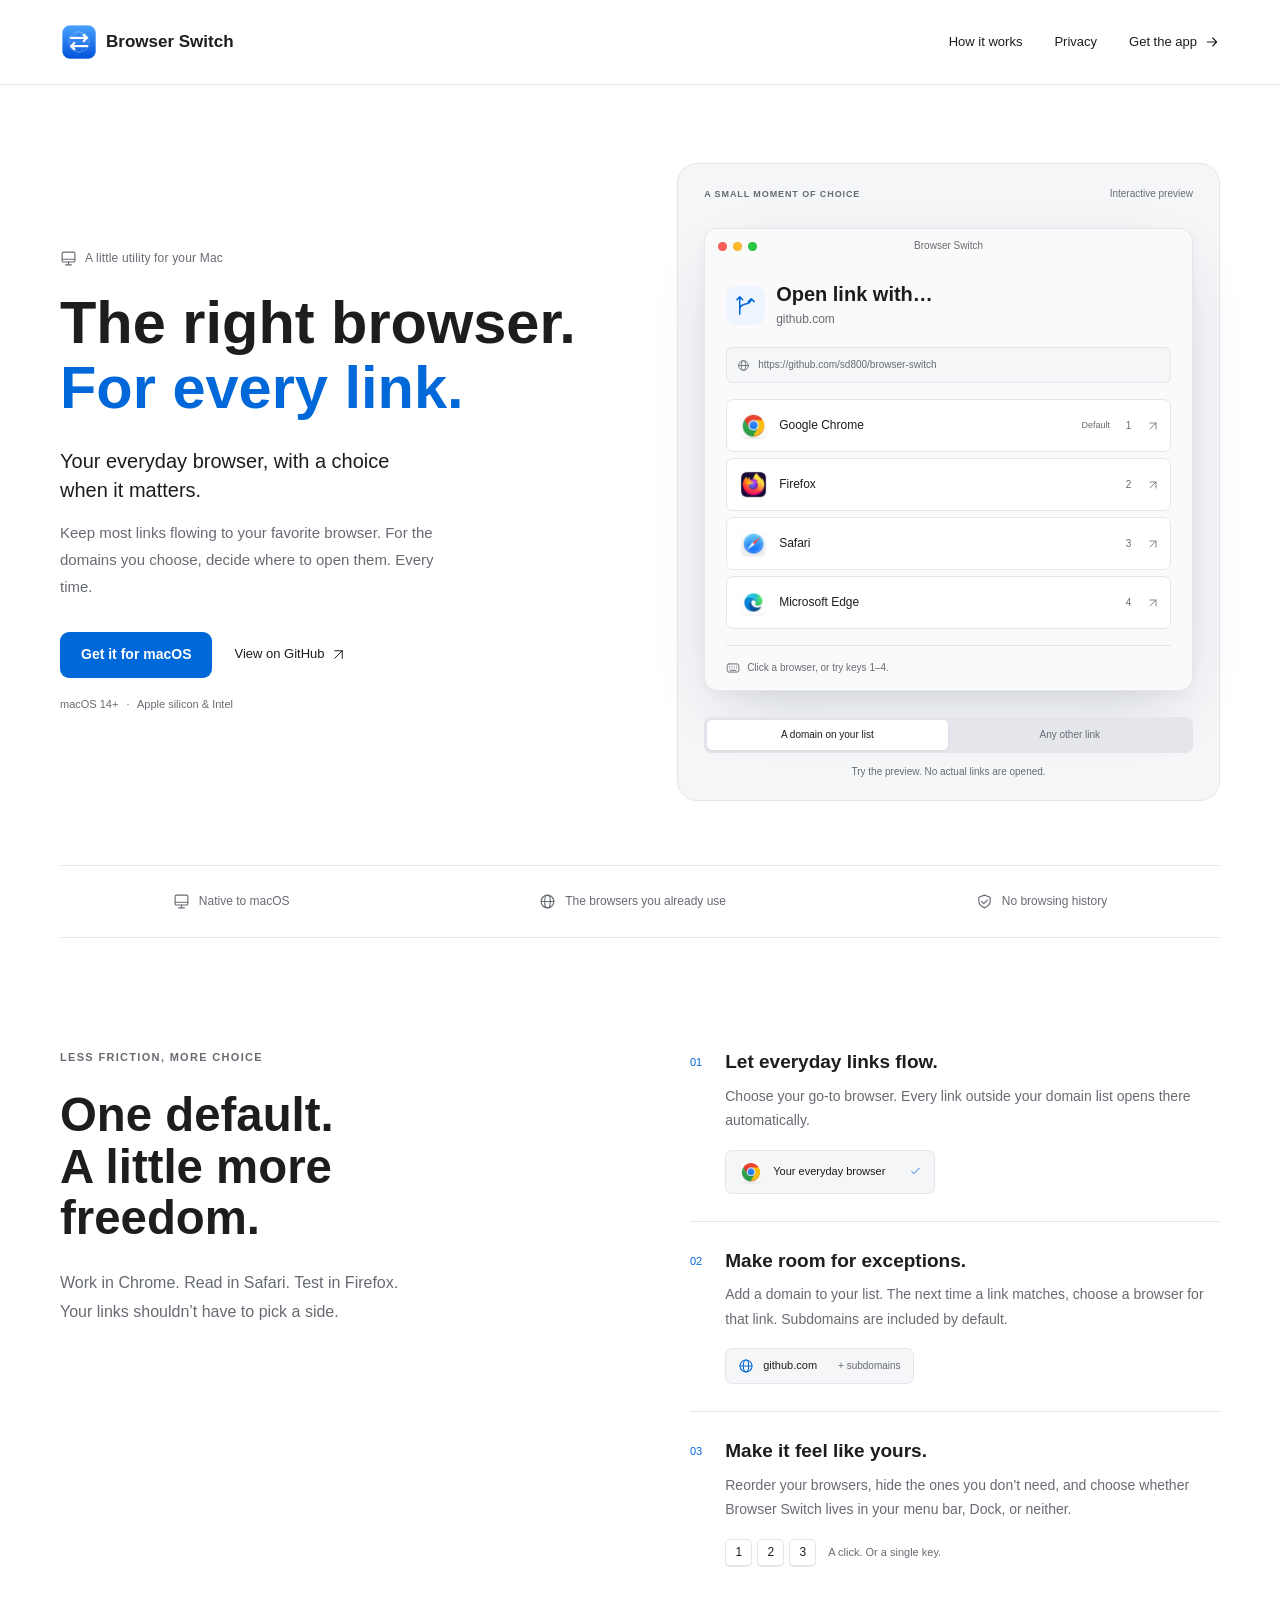
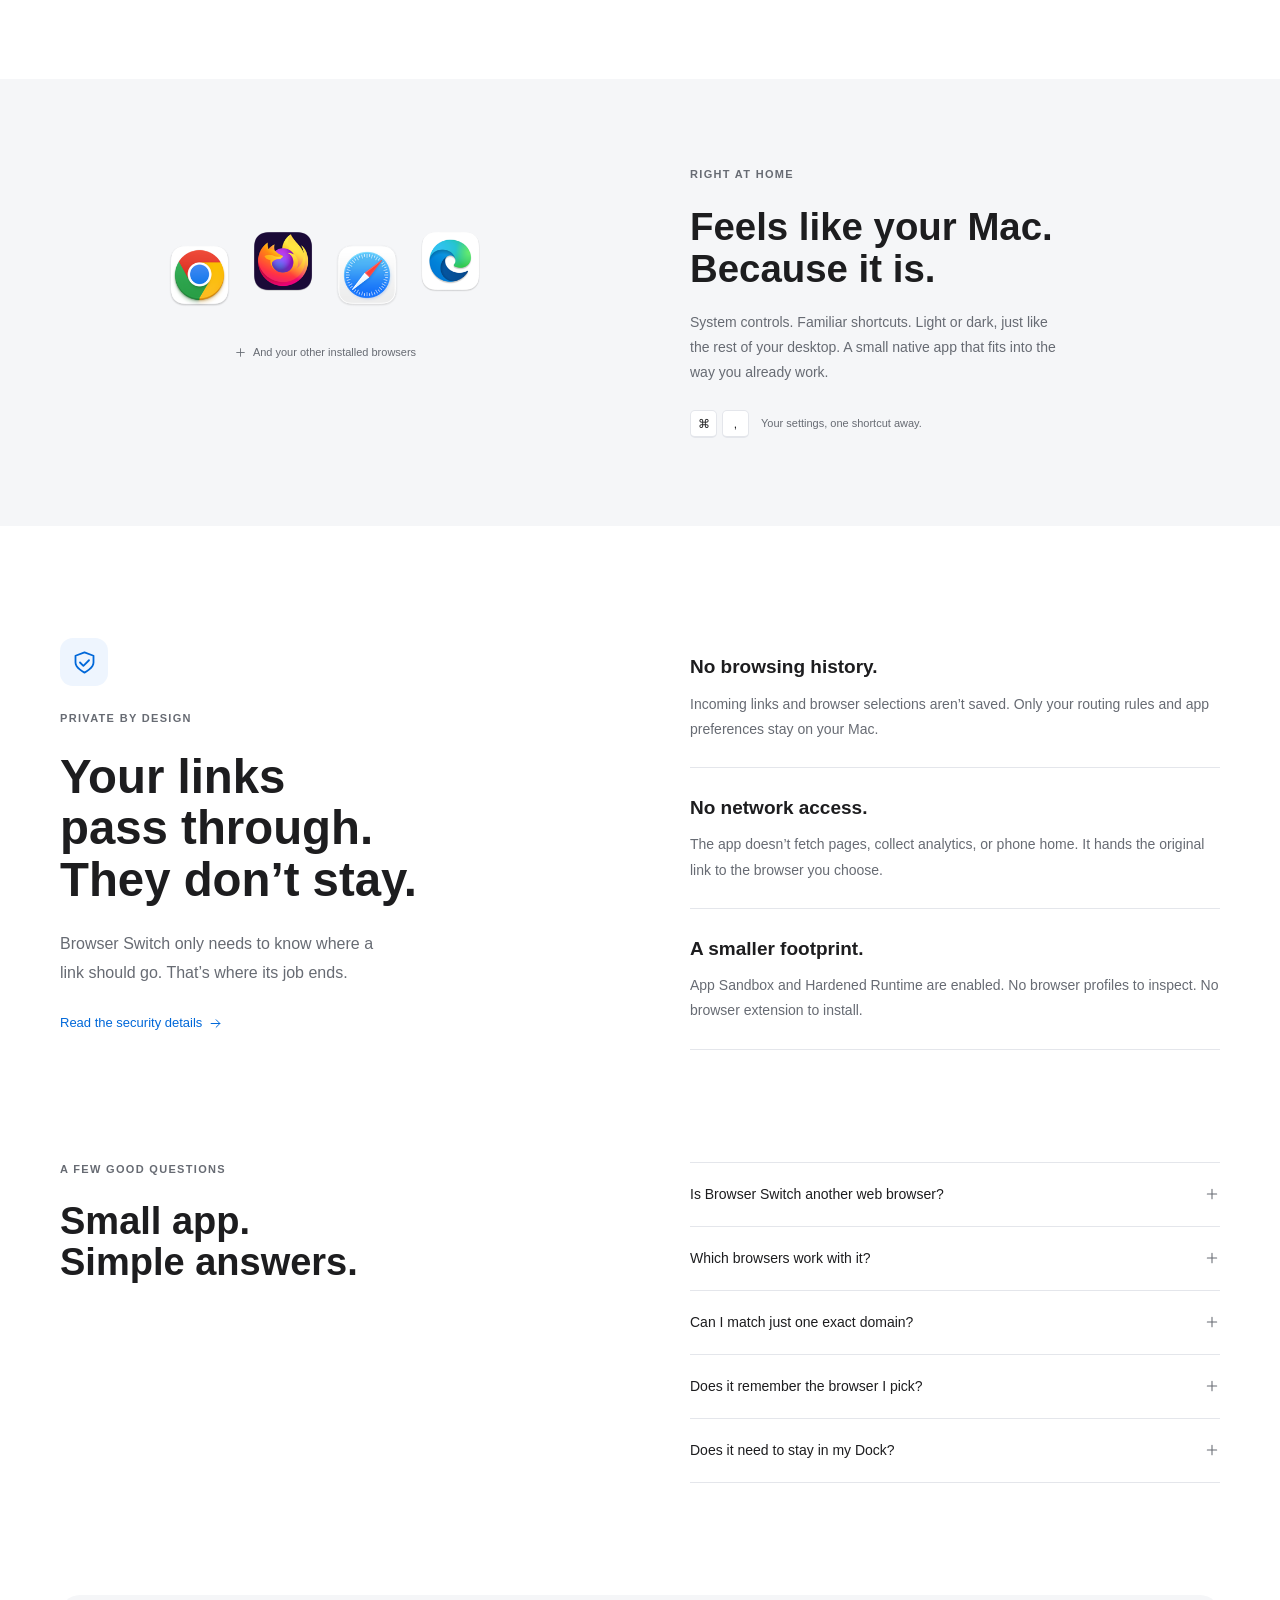
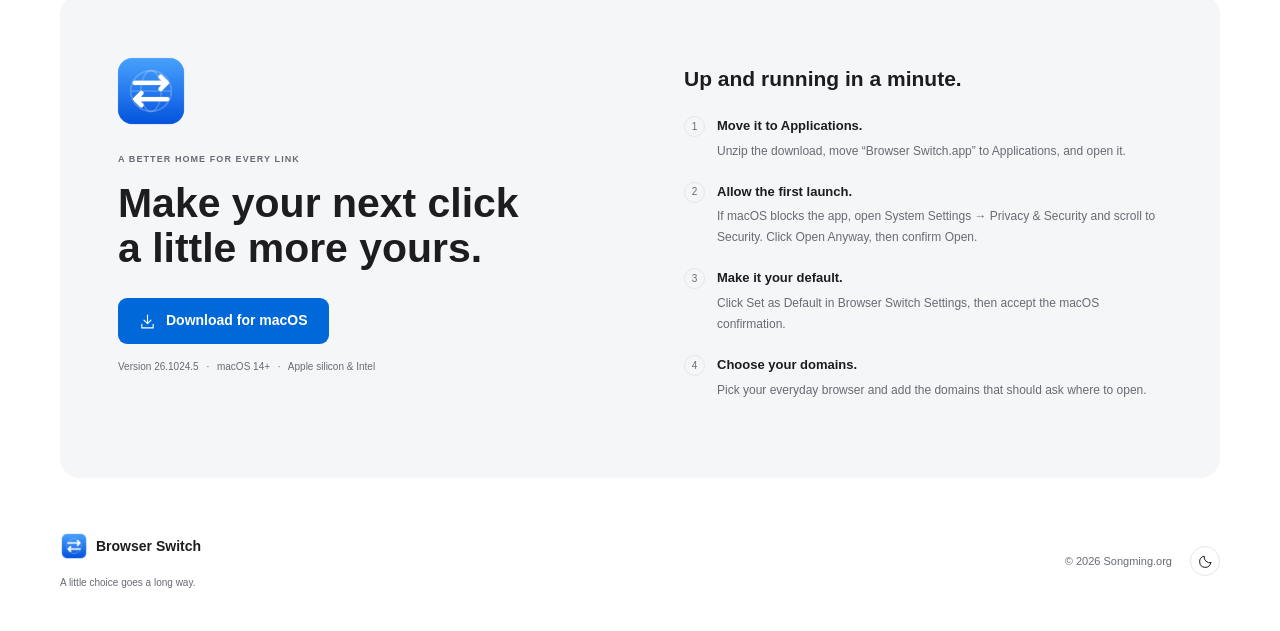
==== web/index.html @ ac521c36 "Release 26.1024.5" ====
<!doctype html>
<html lang="en-US">
<head>
  <meta charset="utf-8">
  <meta name="viewport" content="width=device-width, initial-scale=1">
  <meta name="color-scheme" content="light dark">
  <meta name="description" content="Your everyday browser, with a choice when it matters. Browser Switch is a private, native macOS app that sends each link to the browser you want.">
  <meta http-equiv="Content-Security-Policy" content="default-src 'self'; script-src 'self'; style-src 'self'; img-src 'self'; connect-src 'none'; object-src 'none'; base-uri 'none'; form-action 'none'">
  <meta name="referrer" content="no-referrer">
  <meta property="og:type" content="website">
  <meta property="og:title" content="Browser Switch — The right browser for every link.">
  <meta property="og:description" content="Your everyday browser, with a choice when it matters. A small, private app for your Mac.">
  <meta property="og:url" content="https://browser-switch.songming.org/">
  <meta property="og:image" content="https://browser-switch.songming.org/assets/browser-switch.png">
  <meta name="twitter:card" content="summary">
  <link rel="canonical" href="https://browser-switch.songming.org/">
  <link rel="icon" type="image/png" href="./assets/browser-switch.png">
  <link rel="apple-touch-icon" href="./assets/browser-switch.png">
  <link rel="stylesheet" href="./style.css">
  <script src="./site.js" defer></script>
  <title>Browser Switch — The right browser for every link.</title>
</head>
<body>
  <svg class="icon-definitions" xmlns="http://www.w3.org/2000/svg" aria-hidden="true">
    <symbol id="arrow" viewBox="0 0 24 24"><path d="M5 12h14m-6-6 6 6-6 6"/></symbol>
    <symbol id="external" viewBox="0 0 24 24"><path d="M6 18 18 6M6 6h12v12"/></symbol>
    <symbol id="download" viewBox="0 0 24 24"><path d="M12 3v12m-5-5 5 5 5-5M4 16v5h16v-5"/></symbol>
    <symbol id="branch" viewBox="0 0 24 24"><path d="M6 21V3m0 13c0-8 12-3 12-11m-3 3 3-3 3 3M3 6l3-3 3 3"/></symbol>
    <symbol id="check" viewBox="0 0 24 24"><path d="m5 12 4 4L19 6"/></symbol>
    <symbol id="shield" viewBox="0 0 24 24"><path d="m12 3 8 3v6c0 5-8 9-8 9s-8-4-8-9V6l8-3Z"/><path d="m8 12 3 3 5-5"/></symbol>
    <symbol id="mac" viewBox="0 0 24 24"><rect x="3" y="3" width="18" height="14" rx="2"/><path d="M8 21h8m-4-4v4M3 13h18"/></symbol>
    <symbol id="globe" viewBox="0 0 24 24"><circle cx="12" cy="12" r="9"/><ellipse cx="12" cy="12" rx="4" ry="9"/><path d="M3 12h18"/></symbol>
    <symbol id="keyboard" viewBox="0 0 24 24"><rect x="2" y="5" width="20" height="14" rx="3"/><path d="M6 9h.01M10 9h.01M14 9h.01M18 9h.01M6 12h.01M10 12h.01M14 12h.01M18 12h.01M7 16h10"/></symbol>
    <symbol id="sun" viewBox="0 0 24 24"><circle cx="12" cy="12" r="4"/><path d="M12 2v2m0 16v2M2 12h2m16 0h2M5 5l1.5 1.5m11 11L19 19M5 19l1.5-1.5m11-11L19 5"/></symbol>
    <symbol id="moon" viewBox="0 0 24 24"><path d="M20.5 14A9 9 0 0 1 10 3.5 9 9 0 1 0 20.5 14Z"/></symbol>
    <symbol id="plus" viewBox="0 0 24 24"><path d="M12 5v14M5 12h14"/></symbol>
  </svg>

  <a class="skip-link" href="#main">Skip to content</a>
  <header class="site-header">
    <nav class="navigation wrap" aria-label="Main navigation">
      <a class="wordmark" href="./index.html" aria-label="Browser Switch home">
        <img src="./assets/browser-switch.png" width="38" height="38" alt="">
        <span>Browser Switch</span>
      </a>
      <div class="nav-links">
        <a class="nav-detail" href="#how-it-works">How it works</a>
        <a class="nav-detail" href="#privacy">Privacy</a>
        <a class="nav-download" href="#get-started">Get the app <svg class="icon"><use href="#arrow"/></svg></a>
      </div>
    </nav>
  </header>

  <main id="main">
    <section class="hero wrap" aria-labelledby="hero-title">
      <div class="hero-copy">
        <p class="eyebrow"><svg class="icon"><use href="#mac"/></svg> A little utility for your Mac</p>
        <h1 id="hero-title">The right browser.<br><span>For every link.</span></h1>
        <p class="hero-description">Your everyday browser, with a choice when it matters.</p>
        <p class="hero-detail">Keep most links flowing to your favorite browser. For the domains you choose, decide where to open them. Every time.</p>
        <div class="hero-actions">
          <a class="button button-primary" href="#get-started">Get it for macOS</a>
          <a class="text-link" href="https://github.com/sd800/browser-switch">View on GitHub <svg class="icon"><use href="#external"/></svg></a>
        </div>
        <p class="compatibility">macOS 14+ <span>·</span> Apple silicon &amp; Intel</p>
      </div>

      <div class="demo" id="demo" aria-label="Interactive link routing preview">
        <div class="demo-topline"><span class="small-label">A SMALL MOMENT OF CHOICE</span><span class="preview-label">Interactive preview</span></div>
        <div class="demo-stage">
          <div class="picker-window" id="preview-panel" role="tabpanel" aria-labelledby="ask-tab" tabindex="0">
            <div class="window-toolbar" aria-hidden="true"><i></i><i></i><i></i><span>Browser Switch</span></div>
            <div class="picker-content">
              <div class="picker-heading"><span class="branch-icon"><svg class="icon"><use href="#branch"/></svg></span><div><h2 id="picker-title">Open link with…</h2><p id="picker-domain">github.com</p></div></div>
              <div class="url-preview"><svg class="icon"><use href="#globe"/></svg><span id="preview-url">https://github.com/sd800/browser-switch</span></div>
              <div id="browser-choices" class="browser-choices">
                <button class="browser-row" type="button" data-browser="Google Chrome" aria-label="Preview opening in Google Chrome, shortcut 1"><img src="./assets/chrome.png" alt="" width="36" height="36"><span>Google Chrome</span><span class="default-label">Default</span><kbd>1</kbd><svg class="icon"><use href="#external"/></svg></button>
                <button class="browser-row" type="button" data-browser="Firefox" aria-label="Preview opening in Firefox, shortcut 2"><img src="./assets/firefox.png" alt="" width="36" height="36"><span>Firefox</span><kbd>2</kbd><svg class="icon"><use href="#external"/></svg></button>
                <button class="browser-row" type="button" data-browser="Safari" aria-label="Preview opening in Safari, shortcut 3"><img src="./assets/safari.png" alt="" width="36" height="36"><span>Safari</span><kbd>3</kbd><svg class="icon"><use href="#external"/></svg></button>
                <button class="browser-row" type="button" data-browser="Microsoft Edge" aria-label="Preview opening in Microsoft Edge, shortcut 4"><img src="./assets/edge.png" alt="" width="36" height="36"><span>Microsoft Edge</span><kbd>4</kbd><svg class="icon"><use href="#external"/></svg></button>
              </div>
              <div class="automatic-route" id="automatic-route" hidden>
                <div class="route-illustration" aria-hidden="true"><img src="./assets/browser-switch.png" width="60" height="60" alt=""><svg class="icon"><use href="#arrow"/></svg><img src="./assets/chrome.png" width="60" height="60" alt=""></div>
                <h3>Straight to your default.</h3><p>This domain isn’t on your list, so the link opens in Google Chrome.</p><span class="route-check"><svg class="icon"><use href="#check"/></svg> No extra click needed</span>
              </div>
              <div class="picker-footer"><svg class="icon"><use href="#keyboard"/></svg><span id="picker-hint">Click a browser, or try keys 1–4.</span></div>
            </div>
          </div>
        </div>
        <div class="demo-tabs" role="tablist" aria-label="Try a routing example">
          <button id="ask-tab" type="button" role="tab" aria-selected="true" aria-controls="preview-panel" data-route="ask">A domain on your list</button>
          <button id="default-tab" type="button" role="tab" aria-selected="false" aria-controls="preview-panel" tabindex="-1" data-route="default">Any other link</button>
        </div>
        <p class="demo-status" id="demo-status" role="status" aria-live="polite">Try the preview. No actual links are opened.</p>
        <noscript><p class="demo-status">Enable JavaScript to try the interactive preview.</p></noscript>
      </div>
    </section>

    <div class="reassurance wrap" aria-label="At a glance">
      <span><svg class="icon"><use href="#mac"/></svg> Native to macOS</span>
      <span><svg class="icon"><use href="#globe"/></svg> The browsers you already use</span>
      <span><svg class="icon"><use href="#shield"/></svg> No browsing history</span>
    </div>

    <section class="how-section wrap section" id="how-it-works" aria-labelledby="how-title">
      <div class="section-intro"><p class="eyebrow">LESS FRICTION, MORE CHOICE</p><h2 id="how-title">One default.<br>A little more freedom.</h2><p>Work in Chrome. Read in Safari. Test in Firefox. Your links shouldn’t have to pick a side.</p></div>
      <div class="flow-details">
        <article class="flow-item"><span class="step-number">01</span><div><h3>Let everyday links flow.</h3><p>Choose your go-to browser. Every link outside your domain list opens there automatically.</p><div class="inline-example"><img src="./assets/chrome.png" width="26" height="26" alt=""><span>Your everyday browser</span><svg class="icon"><use href="#check"/></svg></div></div></article>
        <article class="flow-item"><span class="step-number">02</span><div><h3>Make room for exceptions.</h3><p>Add a domain to your list. The next time a link matches, choose a browser for that link. Subdomains are included by default.</p><div class="domain-example"><svg class="icon"><use href="#globe"/></svg><span>github.com</span><span class="subdomain-label">+ subdomains</span></div></div></article>
        <article class="flow-item"><span class="step-number">03</span><div><h3>Make it feel like yours.</h3><p>Reorder your browsers, hide the ones you don’t need, and choose whether Browser Switch lives in your menu bar, Dock, or neither.</p><div class="keyboard-example"><kbd>1</kbd><kbd>2</kbd><kbd>3</kbd><span>A click. Or a single key.</span></div></div></article>
      </div>
    </section>

    <section class="native-section" aria-labelledby="native-title">
      <div class="native-inner wrap">
        <div class="native-art" aria-hidden="true"><div class="browser-family"><img src="./assets/chrome.png" width="76" height="76" alt=""><img src="./assets/firefox.png" width="76" height="76" alt=""><img src="./assets/safari.png" width="76" height="76" alt=""><img src="./assets/edge.png" width="76" height="76" alt=""></div><div class="native-caption"><svg class="icon"><use href="#plus"/></svg> And your other installed browsers</div></div>
        <div class="native-copy"><p class="eyebrow">RIGHT AT HOME</p><h2 id="native-title">Feels like your Mac.<br>Because it is.</h2><p>System controls. Familiar shortcuts. Light or dark, just like the rest of your desktop. A small native app that fits into the way you already work.</p><span class="native-shortcut"><kbd>⌘</kbd><kbd>,</kbd><span>Your settings, one shortcut away.</span></span></div>
      </div>
    </section>

    <section class="privacy-section wrap section" id="privacy" aria-labelledby="privacy-title">
      <div class="section-intro"><span class="privacy-symbol"><svg class="icon"><use href="#shield"/></svg></span><p class="eyebrow">PRIVATE BY DESIGN</p><h2 id="privacy-title">Your links pass through.<br>They don’t stay.</h2><p>Browser Switch only needs to know where a link should go. That’s where its job ends.</p><a class="text-link" href="https://github.com/sd800/browser-switch/blob/main/SECURITY.md">Read the security details <svg class="icon"><use href="#arrow"/></svg></a></div>
      <dl class="privacy-details"><div><dt>No browsing history.</dt><dd>Incoming links and browser selections aren’t saved. Only your routing rules and app preferences stay on your Mac.</dd></div><div><dt>No network access.</dt><dd>The app doesn’t fetch pages, collect analytics, or phone home. It hands the original link to the browser you choose.</dd></div><div><dt>A smaller footprint.</dt><dd>App Sandbox and Hardened Runtime are enabled. No browser profiles to inspect. No browser extension to install.</dd></div></dl>
    </section>

    <section class="questions wrap section" aria-labelledby="questions-title">
      <div class="section-intro"><p class="eyebrow">A FEW GOOD QUESTIONS</p><h2 id="questions-title">Small app.<br>Simple answers.</h2></div>
      <div class="faq-list">
        <details><summary>Is Browser Switch another web browser?<svg class="icon"><use href="#plus"/></svg></summary><p>It registers as your default browser so macOS can send it links, then passes them to an installed browser. It doesn’t display web pages or replace the browsers you already use.</p></details>
        <details><summary>Which browsers work with it?<svg class="icon"><use href="#plus"/></svg></summary><p>Browser Switch discovers installed browsers through the macOS application registry, including Chrome, Firefox, Safari, and Microsoft Edge. You can hide options and customize their order in Settings.</p></details>
        <details><summary>Can I match just one exact domain?<svg class="icon"><use href="#plus"/></svg></summary><p>Yes. Domains added inline include subdomains. To match only an exact hostname, open the Domains page, press Command-N, and turn off Include subdomains before adding it.</p></details>
        <details><summary>Does it remember the browser I pick?<svg class="icon"><use href="#plus"/></svg></summary><p>Each choice is for the current link. The next matching link asks again. Links outside your domain list continue to use the default browser you set.</p></details>
        <details><summary>Does it need to stay in my Dock?<svg class="icon"><use href="#plus"/></svg></summary><p>No. The menu bar and persistent Dock icons can be turned on or off independently. With both off, reopen settings from Spotlight or Applications. macOS can launch Browser Switch when a link needs it.</p></details>
      </div>
    </section>

    <section class="get-started wrap" id="get-started" aria-labelledby="get-started-title">
      <div class="download-heading"><img src="./assets/browser-switch.png" width="76" height="76" alt="" loading="lazy"><p class="eyebrow">A BETTER HOME FOR EVERY LINK</p><h2 id="get-started-title">Make your next click<br>a little more yours.</h2><a class="button button-primary" href="https://github.com/sd800/browser-switch/releases/download/26.1024.5/Browser-Switch-26.1024.5.zip"><svg class="icon"><use href="#download"/></svg> Download for macOS</a><p class="download-meta">Version 26.1024.5 <span>·</span> macOS 14+ <span>·</span> Apple silicon &amp; Intel</p></div>
      <div class="installation" id="installation">
        <h3>Up and running in a minute.</h3>
        <ol>
          <li><strong>Move it to Applications.</strong><span>Unzip the download, move “Browser Switch.app” to Applications, and open it.</span></li>
          <li><strong>Allow the first launch.</strong><span>If macOS blocks the app, open System Settings → Privacy &amp; Security and scroll to Security. Click Open Anyway, then confirm Open.</span></li>
          <li><strong>Make it your default.</strong><span>Click Set as Default in Browser Switch Settings, then accept the macOS confirmation.</span></li>
          <li><strong>Choose your domains.</strong><span>Pick your everyday browser and add the domains that should ask where to open.</span></li>
        </ol>
      </div>
    </section>
  </main>

  <footer class="site-footer wrap">
    <div><a class="wordmark" href="./index.html"><img src="./assets/browser-switch.png" width="28" height="28" alt=""><span>Browser Switch</span></a><p>A little choice goes a long way.</p></div>
    <div class="footer-right">
      <p class="copyright">© 2026 Songming.org</p>
      <button class="theme-toggle" id="theme-toggle" type="button" aria-label="Switch to dark appearance" hidden><svg class="icon theme-moon"><use href="#moon"/></svg><svg class="icon theme-sun"><use href="#sun"/></svg></button>
    </div>
  </footer>
</body>
</html>
---- web/style.css ----
:root {
  color-scheme: light dark;
  --background: #fff;
  --surface: #f5f6f8;
  --window: #fafafa;
  --row: #fff;
  --text: #1d1d1f;
  --muted: #676b73;
  --subtle: #737881;
  --line: #e4e6eb;
  --accent: #0068d9;
  --accent-hover: #0057ba;
  --soft-blue: #eef5fe;
  --button-text: #fff;
  --shadow: 0 24px 64px -20px #1b2a4333, 0 4px 12px #1b2a4308;
  font-family: -apple-system, BlinkMacSystemFont, "Segoe UI", sans-serif;
  font-size: 15px;
  font-synthesis: none;
  -webkit-font-smoothing: antialiased;
}
@media (prefers-color-scheme: dark) {
  :root:not([data-theme="light"]) {
    --background: #151618; --surface: #1d1f23; --window: #24262b; --row: #2c2e34;
    --text: #f3f3f5; --muted: #b0b3bc; --subtle: #9b9faa; --line: #35383f;
    --accent: #6aaaff; --accent-hover: #91c0ff; --soft-blue: #1b293c; --button-text: #0d1d32;
    --shadow: 0 24px 64px -16px #0008, 0 4px 12px #0002;
  }
}
:root[data-theme="dark"] {
  color-scheme: dark;
  --background: #151618; --surface: #1d1f23; --window: #24262b; --row: #2c2e34;
  --text: #f3f3f5; --muted: #b0b3bc; --subtle: #9b9faa; --line: #35383f;
  --accent: #6aaaff; --accent-hover: #91c0ff; --soft-blue: #1b293c; --button-text: #0d1d32;
  --shadow: 0 24px 64px -16px #0008, 0 4px 12px #0002;
}
:root[data-theme="light"] { color-scheme: light; }
*, *::before, *::after { box-sizing: border-box; }
html { scroll-behavior: smooth; scroll-padding-top: 100px; }
body { margin: 0; background: var(--background); color: var(--text); line-height: 1.6; }
button, a { -webkit-tap-highlight-color: transparent; }
button { font: inherit; color: inherit; cursor: pointer; }
a { color: inherit; text-decoration: none; }
button, a, summary { touch-action: manipulation; }
a:hover { color: var(--accent); }
:focus-visible { outline: 3px solid var(--accent); outline-offset: 5px; }
button:focus:not(:focus-visible), [tabindex="0"]:focus:not(:focus-visible) { outline: none; }
img { display: block; max-width: 100%; height: auto; }
svg.icon { width: 20px; height: 20px; flex-shrink: 0; fill: none; stroke: currentColor; stroke-width: 1.6; stroke-linecap: round; stroke-linejoin: round; }
.icon-definitions { position: absolute; width: 0; height: 0; overflow: hidden; }
[hidden] { display: none !important; }
h1, h2, h3, p { margin: 0; }
h1, h2 { letter-spacing: normal; line-height: 1.09; font-weight: 650; text-wrap: balance; }
h2 { font-size: clamp(34px, 3.7vw, 48px); }
h3 { letter-spacing: normal; line-height: 1.3; font-weight: 600; }
.wrap { width: min(1160px, calc(100% - 96px)); margin-inline: auto; }
.section { padding-block: 112px; }
.skip-link { position: fixed; top: -100px; left: 20px; z-index: 10; padding: 10px 20px; color: var(--button-text); background: var(--accent); border-radius: 8px; }
.skip-link:focus { top: 12px; }
.site-header { border-bottom: 1px solid var(--line); }
.navigation { height: 84px; display: flex; align-items: center; justify-content: space-between; gap: 24px; }
.wordmark { display: inline-flex; align-items: center; gap: 8px; font-size: 17px; font-weight: 600; letter-spacing: normal; white-space: nowrap; }
.wordmark:hover { color: var(--text); }
.nav-links { display: flex; align-items: center; gap: 32px; font-size: 13px; font-weight: 500; }
.nav-download { display: inline-flex; align-items: center; gap: 7px; }
.nav-download svg.icon { width: 16px; height: 16px; }
.hero { display: grid; grid-template-columns: 1.03fr 1fr; align-items: center; gap: 58px; padding-block: 78px 64px; }
.eyebrow { display: flex; align-items: center; gap: 8px; margin-bottom: 24px; color: var(--muted); font-size: 11px; font-weight: 600; letter-spacing: .12em; line-height: 1.4; }
.hero .eyebrow { font-size: 12px; letter-spacing: .015em; font-weight: 500; }
.hero .eyebrow svg.icon { width: 17px; height: 17px; }
h1 { font-size: clamp(44px, 4.65vw, 63px); letter-spacing: normal; }
h1 span { color: var(--accent); }
.hero-description { font-size: 20px; line-height: 1.45; letter-spacing: normal; max-width: 350px; margin-top: 26px; font-weight: 500; }
.hero-detail { max-width: 390px; color: var(--muted); font-size: 15px; line-height: 1.8; margin-top: 14px; }
.hero-actions { display: flex; align-items: center; flex-wrap: wrap; gap: 22px; margin-top: 32px; }
.button { display: inline-flex; align-items: center; justify-content: center; gap: 10px; padding: 13px 21px; border-radius: 9px; font-size: 14px; font-weight: 550; line-height: 1.4; transition: background .18s, transform .18s; }
.button-primary { color: var(--button-text); background: var(--accent); }
.button-primary:hover { color: var(--button-text); background: var(--accent-hover); transform: translateY(-1px); }
.button svg.icon { width: 17px; height: 17px; }
.text-link { display: inline-flex; align-items: center; gap: 6px; font-size: 13px; font-weight: 500; }
.text-link svg.icon { width: 15px; height: 15px; transition: transform .18s; }
.text-link:hover svg { transform: translateX(2px); }
.compatibility { color: var(--muted); margin-top: 17px; font-size: 11px; line-height: 1.7; }
.compatibility span, .download-meta span { padding-inline: 5px; }
.compatibility a { text-decoration: underline; text-underline-offset: 3px; }
.demo { padding: 22px 26px 14px; border: 1px solid var(--line); border-radius: 20px; background: var(--surface); min-width: 0; }
.demo-topline { display: flex; justify-content: space-between; align-items: center; gap: 12px; color: var(--muted); font-size: 9px; }
.small-label { font-weight: 600; letter-spacing: .1em; }
.preview-label { font-size: 10px; }
.demo-stage { padding: 26px 0; }
.picker-window { border: 1px solid var(--line); border-radius: 13px; background: var(--window); box-shadow: var(--shadow); overflow: hidden; }
.window-toolbar { position: relative; display: flex; align-items: center; gap: 6px; height: 34px; padding: 0 13px; }
.window-toolbar i { display: block; border: 1px solid #0001; border-radius: 50%; width: 9px; height: 9px; background: #ff6058; }
.window-toolbar i:nth-child(2) { background: #ffbd2e; }
.window-toolbar i:nth-child(3) { background: #28c840; }
.window-toolbar > span { position: absolute; inset-inline: 70px; text-align: center; color: var(--muted); font-size: 10px; }
.picker-content { padding: 18px 21px 0; }
.picker-heading { display: flex; align-items: center; gap: 11px; margin-bottom: 18px; }
.branch-icon { width: 39px; height: 39px; border-radius: 10px; background: var(--soft-blue); color: var(--accent); display: grid; place-items: center; }
.branch-icon svg.icon { width: 23px; height: 23px; }
.picker-heading h2 { font-size: 20px; letter-spacing: normal; font-weight: 600; line-height: 1.3; }
.picker-heading p { color: var(--muted); font-size: 12px; margin-top: 3px; }
.url-preview { display: flex; align-items: center; gap: 8px; font-size: 10px; background: var(--surface); border: 1px solid var(--line); border-radius: 6px; color: var(--muted); padding: 9px 10px; margin-bottom: 16px; }
.url-preview span { overflow: hidden; text-overflow: ellipsis; white-space: nowrap; }
.url-preview svg.icon { width: 13px; height: 13px; }
.browser-choices { display: grid; gap: 6px; }
.browser-row { display: flex; width: 100%; align-items: center; gap: 10px; min-height: 53px; padding: 7px 11px; background: var(--row); border: 1px solid var(--line); border-radius: 7px; text-align: left; transition: border-color .15s, background .15s, transform .15s; }
.browser-row:hover, .browser-row.is-selected { border-color: var(--accent); background: var(--soft-blue); }
.browser-row:active { transform: scale(.985); }
.browser-row img { width: 31px; height: 31px; object-fit: contain; }
.browser-row > span:first-of-type { font-size: 12px; font-weight: 500; margin-right: auto; }
.default-label { font-size: 9px; color: var(--muted); }
kbd { display: inline-grid; place-items: center; border: 1px solid var(--line); border-bottom-width: 2px; border-radius: 5px; background: var(--row); font-family: inherit; font-size: 12px; min-width: 27px; height: 28px; line-height: 1; }
.browser-row kbd { min-width: 17px; height: 21px; font-size: 10px; border: 0; background: transparent; color: var(--muted); }
.browser-row > svg.icon { width: 12px; height: 12px; color: var(--muted); }
.picker-footer { display: flex; align-items: center; gap: 7px; height: 45px; color: var(--muted); font-size: 10px; margin-top: 16px; border-top: 1px solid var(--line); }
.picker-footer svg.icon { width: 14px; height: 14px; }
.automatic-route { height: 230px; display: flex; flex-direction: column; align-items: center; justify-content: center; text-align: center; }
.route-illustration { display: flex; align-items: center; gap: 20px; margin-bottom: 20px; }
.route-illustration > svg { color: var(--accent); }
.automatic-route h3 { font-size: 17px; }
.automatic-route p { color: var(--muted); font-size: 12px; max-width: 230px; margin-top: 7px; }
.route-check { display: flex; align-items: center; gap: 5px; font-size: 10px; color: var(--accent); margin-top: 17px; }
.route-check svg.icon { width: 14px; height: 14px; }
.demo-tabs { display: flex; padding: 3px; background: var(--line); border-radius: 7px; gap: 2px; }
.demo-tabs button { flex: 1; border: 0; padding: 8px 5px; border-radius: 5px; color: var(--muted); font-size: 10px; line-height: 1.35; background: transparent; }
.demo-tabs button[aria-selected="true"] { background: var(--row); color: var(--text); box-shadow: 0 1px 3px #0001; }
.demo-status { min-height: 33px; padding-top: 11px; text-align: center; color: var(--muted); font-size: 10px; line-height: 1.5; }
.reassurance { display: flex; align-items: center; justify-content: space-around; gap: 24px; padding: 26px 0; border-block: 1px solid var(--line); color: var(--muted); font-size: 12px; }
.reassurance > span { display: inline-flex; align-items: center; gap: 9px; }
.reassurance .icon { width: 17px; height: 17px; }
.how-section, .privacy-section, .questions { display: grid; grid-template-columns: 1fr 1fr; gap: 100px; }
.section-intro { max-width: 425px; }
.section-intro > p:not(.eyebrow) { max-width: 340px; margin-top: 25px; color: var(--muted); font-size: 16px; line-height: 1.8; }
.flow-item { display: flex; gap: 23px; padding-block: 27px; border-top: 1px solid var(--line); }
.flow-item:first-child { padding-top: 0; border-top: 0; }
.flow-item:last-child { padding-bottom: 0; }
.step-number { color: var(--accent); font-size: 11px; line-height: 24px; font-variant-numeric: tabular-nums; }
.flow-item h3 { font-size: 19px; }
.flow-item p { font-size: 14px; line-height: 1.75; color: var(--muted); margin-top: 9px; }
.inline-example, .domain-example { display: inline-flex; gap: 9px; align-items: center; padding: 8px 12px; border: 1px solid var(--line); border-radius: 7px; background: var(--surface); font-size: 11px; margin-top: 17px; }
.inline-example .icon { width: 13px; height: 13px; color: var(--accent); margin-left: 15px; }
.domain-example > svg { width: 16px; height: 16px; color: var(--accent); }
.subdomain-label { color: var(--muted); margin-left: 12px; font-size: 10px; }
.keyboard-example { display: flex; align-items: center; gap: 5px; margin-top: 17px; }
.keyboard-example span { margin-left: 7px; font-size: 11px; color: var(--muted); }
.native-section { background: var(--surface); }
.native-inner { display: grid; grid-template-columns: 1fr 1fr; gap: 100px; padding-block: 88px; align-items: center; }
.native-art { text-align: center; }
.browser-family { display: flex; justify-content: center; gap: 12px; }
.browser-family img:nth-child(2n) { transform: translateY(-14px); }
.browser-family img { width: clamp(46px, 5.6vw, 76px); }
.native-caption { display: inline-flex; align-items: center; gap: 6px; margin-top: 33px; color: var(--muted); font-size: 11px; }
.native-caption svg.icon { width: 13px; height: 13px; }
.native-copy h2 { font-size: clamp(32px, 3vw, 40px); }
.native-copy > p:not(.eyebrow) { margin-top: 20px; color: var(--muted); font-size: 14px; line-height: 1.8; max-width: 370px; }
.native-shortcut { display: flex; align-items: center; gap: 5px; margin-top: 25px; }
.native-shortcut > span { color: var(--muted); font-size: 11px; margin-left: 7px; }
.privacy-symbol { display: inline-grid; place-items: center; width: 48px; height: 48px; color: var(--accent); background: var(--soft-blue); border-radius: 13px; margin-bottom: 25px; }
.privacy-symbol .icon { width: 27px; height: 27px; }
.privacy-section .text-link { margin-top: 25px; color: var(--accent); }
.privacy-details { margin: 14px 0 0; }
.privacy-details > div { padding-block: 25px; border-bottom: 1px solid var(--line); }
.privacy-details > div:first-child { padding-top: 0; }
.privacy-details dt { font-size: 19px; letter-spacing: normal; font-weight: 600; }
.privacy-details dd { font-size: 14px; line-height: 1.8; color: var(--muted); margin: 9px 0 0; }
.questions { padding-top: 0; }
.questions h2 { font-size: 38px; }
.faq-list details { border-bottom: 1px solid var(--line); }
.faq-list details:first-child { border-top: 1px solid var(--line); }
summary { display: flex; align-items: center; justify-content: space-between; gap: 18px; list-style: none; cursor: pointer; font-size: 14px; font-weight: 500; line-height: 1.5; padding-block: 21px; }
summary::-webkit-details-marker { display: none; }
summary svg.icon { width: 16px; height: 16px; color: var(--muted); }
details[open] > summary svg { transform: rotate(45deg); }
.faq-list details p { padding: 0 25px 22px 0; color: var(--muted); font-size: 13px; line-height: 1.85; }
.get-started { display: grid; grid-template-columns: 1fr 1fr; gap: 88px; background: var(--surface); padding: 58px; border-radius: 20px; }
.download-heading > img { margin-left: -5px; margin-bottom: 24px; }
.download-heading .eyebrow { font-size: 9px; margin-bottom: 16px; }
.download-heading h2 { font-size: clamp(32px, 3.2vw, 43px); }
.download-heading .button { margin-top: 28px; }
.download-meta { margin-top: 15px; font-size: 10px; color: var(--muted); }
.installation { padding-top: 12px; }
.installation > h3 { font-size: 21px; margin-bottom: 23px; }
.installation ol { list-style: none; margin: 0; padding: 0; counter-reset: installation; }
.installation li { position: relative; padding-left: 33px; margin-bottom: 19px; font-size: 12px; line-height: 1.75; counter-increment: installation; }
.installation li::before { content: counter(installation); position: absolute; left: 0; top: 1px; display: grid; place-items: center; width: 21px; height: 21px; border: 1px solid var(--line); border-radius: 50%; font-size: 10px; color: var(--muted); }
.installation li strong { display: block; font-size: 13px; font-weight: 600; margin-bottom: 3px; }
.installation li > span { color: var(--muted); }
.site-footer { display: flex; justify-content: space-between; gap: 28px; align-items: center; padding-block: 54px 40px; }
.site-footer .wordmark { font-size: 14px; }
.site-footer p { color: var(--muted); font-size: 10px; margin-top: 8px; }
.footer-right { display: flex; align-items: center; gap: 18px; }
.site-footer .copyright { font-size: 11px; margin: 0; white-space: nowrap; }
.theme-toggle { display: grid; place-items: center; width: 30px; height: 30px; background: transparent; border: 1px solid var(--line); border-radius: 50%; }
.theme-toggle:hover { background: var(--surface); }
.theme-toggle .icon { width: 15px; height: 15px; }
.theme-sun { display: none; }
:root[data-theme="dark"] .theme-sun { display: block; }
:root[data-theme="dark"] .theme-moon { display: none; }
.not-found { min-height: 70vh; display: flex; flex-direction: column; align-items: center; justify-content: center; text-align: center; gap: 24px; }
.not-found p { color: var(--muted); }
@media (max-width: 1100px) {
  .hero { gap: 32px; }
  .wrap { width: calc(100% - 64px); }
  h1 { font-size: 48px; }
  .hero-actions { gap: 17px; }
  .hero-actions .text-link { font-size: 12px; }
  .demo { padding-inline: 18px; }
  .picker-content { padding-inline: 16px; }
  .small-label { font-size: 8px; }
  .how-section, .privacy-section, .questions, .native-inner { gap: 64px; }
  .get-started { gap: 50px; padding: 42px; }
}
@media (max-width: 800px) {
  .hero { grid-template-columns: 1fr; padding-top: 54px; gap: 40px; }
  .hero-copy { max-width: 560px; margin-inline: auto; text-align: center; }
  .hero .eyebrow { justify-content: center; }
  h1 { font-size: clamp(42px, 7vw, 62px); }
  .hero-description { margin-inline: auto; max-width: 400px; }
  .hero-detail { margin-inline: auto; max-width: 430px; }
  .hero-actions { justify-content: center; }
  .demo { width: min(460px, 100%); margin-inline: auto; padding-inline: 26px; }
  .small-label { font-size: 9px; }
  .picker-content { padding-inline: 21px; }
  .browser-row > span:first-of-type { font-size: 13px; }
  .reassurance { gap: 16px; font-size: 11px; }
  .section { padding-block: 76px; }
  .how-section, .privacy-section, .questions { grid-template-columns: 1fr; gap: 42px; }
  .section-intro { max-width: 540px; }
  .section-intro > p:not(.eyebrow) { max-width: 430px; }
  .flow-details { max-width: 570px; }
  .flow-item { gap: 24px; }
  .native-inner { gap: 38px; padding-block: 64px; }
  .native-copy h2 { font-size: 32px; }
  .browser-family { gap: 4px; flex-wrap: wrap; }
  .browser-family img { width: 52px; }
  .browser-family img:nth-child(2n) { transform: none; }
  .privacy-details { margin-top: 0; }
  .questions { padding-top: 0; }
  .get-started { grid-template-columns: 1fr; gap: 40px; padding: 38px; }
  .download-heading h2 { font-size: 40px; }
  .installation { max-width: 510px; padding-top: 0; }
}
@media (max-width: 520px) {
  .wrap { width: calc(100% - 40px); }
  .navigation { height: 72px; gap: 16px; }
  .wordmark { font-size: 16px; gap: 5px; }
  .wordmark > img { width: 32px; }
  .nav-detail { display: none; }
  .nav-links { gap: 0; font-size: 12px; }
  .nav-download { gap: 4px; }
  .nav-download svg.icon { width: 13px; }
  .hero { padding-block: 42px 38px; }
  h1 { font-size: clamp(34px, 8.5vw, 44px); }
  .hero .eyebrow { margin-bottom: 21px; }
  .hero-description { font-size: 19px; max-width: 300px; margin-top: 23px; }
  .hero-detail { font-size: 14px; }
  .hero-actions { flex-direction: column; gap: 17px; margin-top: 26px; }
  .button { padding: 13px 24px; }
  .compatibility { font-size: 10px; max-width: 300px; margin-inline: auto; }
  .demo { padding: 17px 14px 10px; border-radius: 14px; }
  .demo-stage { padding-block: 20px; }
  .demo-topline { gap: 5px; }
  .small-label { font-size: 8px; letter-spacing: .05em; }
  .preview-label { font-size: 9px; }
  .picker-content { padding-inline: 15px; }
  .picker-heading h2 { font-size: 20px; }
  .browser-row { gap: 7px; padding-inline: 9px; }
  .browser-row > span:first-of-type { font-size: 12px; }
  .browser-row img { width: 29px; height: 29px; }
  .default-label { font-size: 8px; }
  .browser-row > svg.icon { width: 10px; }
  .demo-status { min-height: 43px; font-size: 9px; }
  .reassurance { flex-wrap: wrap; justify-content: center; column-gap: 20px; row-gap: 13px; font-size: 10px; padding-block: 22px; }
  .reassurance .icon { width: 15px; height: 15px; }
  .section { padding-block: 60px; }
  .eyebrow { font-size: 10px; margin-bottom: 19px; }
  h2 { font-size: 36px; }
  .section-intro > p:not(.eyebrow) { font-size: 15px; margin-top: 20px; }
  .flow-item { gap: 18px; }
  .flow-item h3 { font-size: 18px; }
  .flow-item p { font-size: 13px; }
  .native-inner { grid-template-columns: 1fr; padding-block: 58px; gap: 42px; }
  .native-art { order: 1; }
  .native-copy { order: 0; }
  .browser-family { gap: 12px; }
  .browser-family img { width: 60px; }
  .native-caption { margin-top: 22px; }
  .privacy-details dt { font-size: 18px; }
  .privacy-details dd { font-size: 13px; }
  .questions { padding-top: 0; }
  .questions h2 { font-size: 34px; }
  summary { font-size: 13px; }
  .get-started { padding: 29px 23px; border-radius: 14px; }
  .download-heading h2 { font-size: 34px; }
  .download-meta { font-size: 9px; }
  .installation > h3 { font-size: 19px; }
  .site-footer { flex-direction: column; align-items: stretch; gap: 22px; padding-block: 38px 28px; }
  .footer-right { justify-content: space-between; width: 100%; }
}
@media (prefers-reduced-motion: reduce) {
  html { scroll-behavior: auto; }
  *, *::before, *::after { transition: none !important; }
}
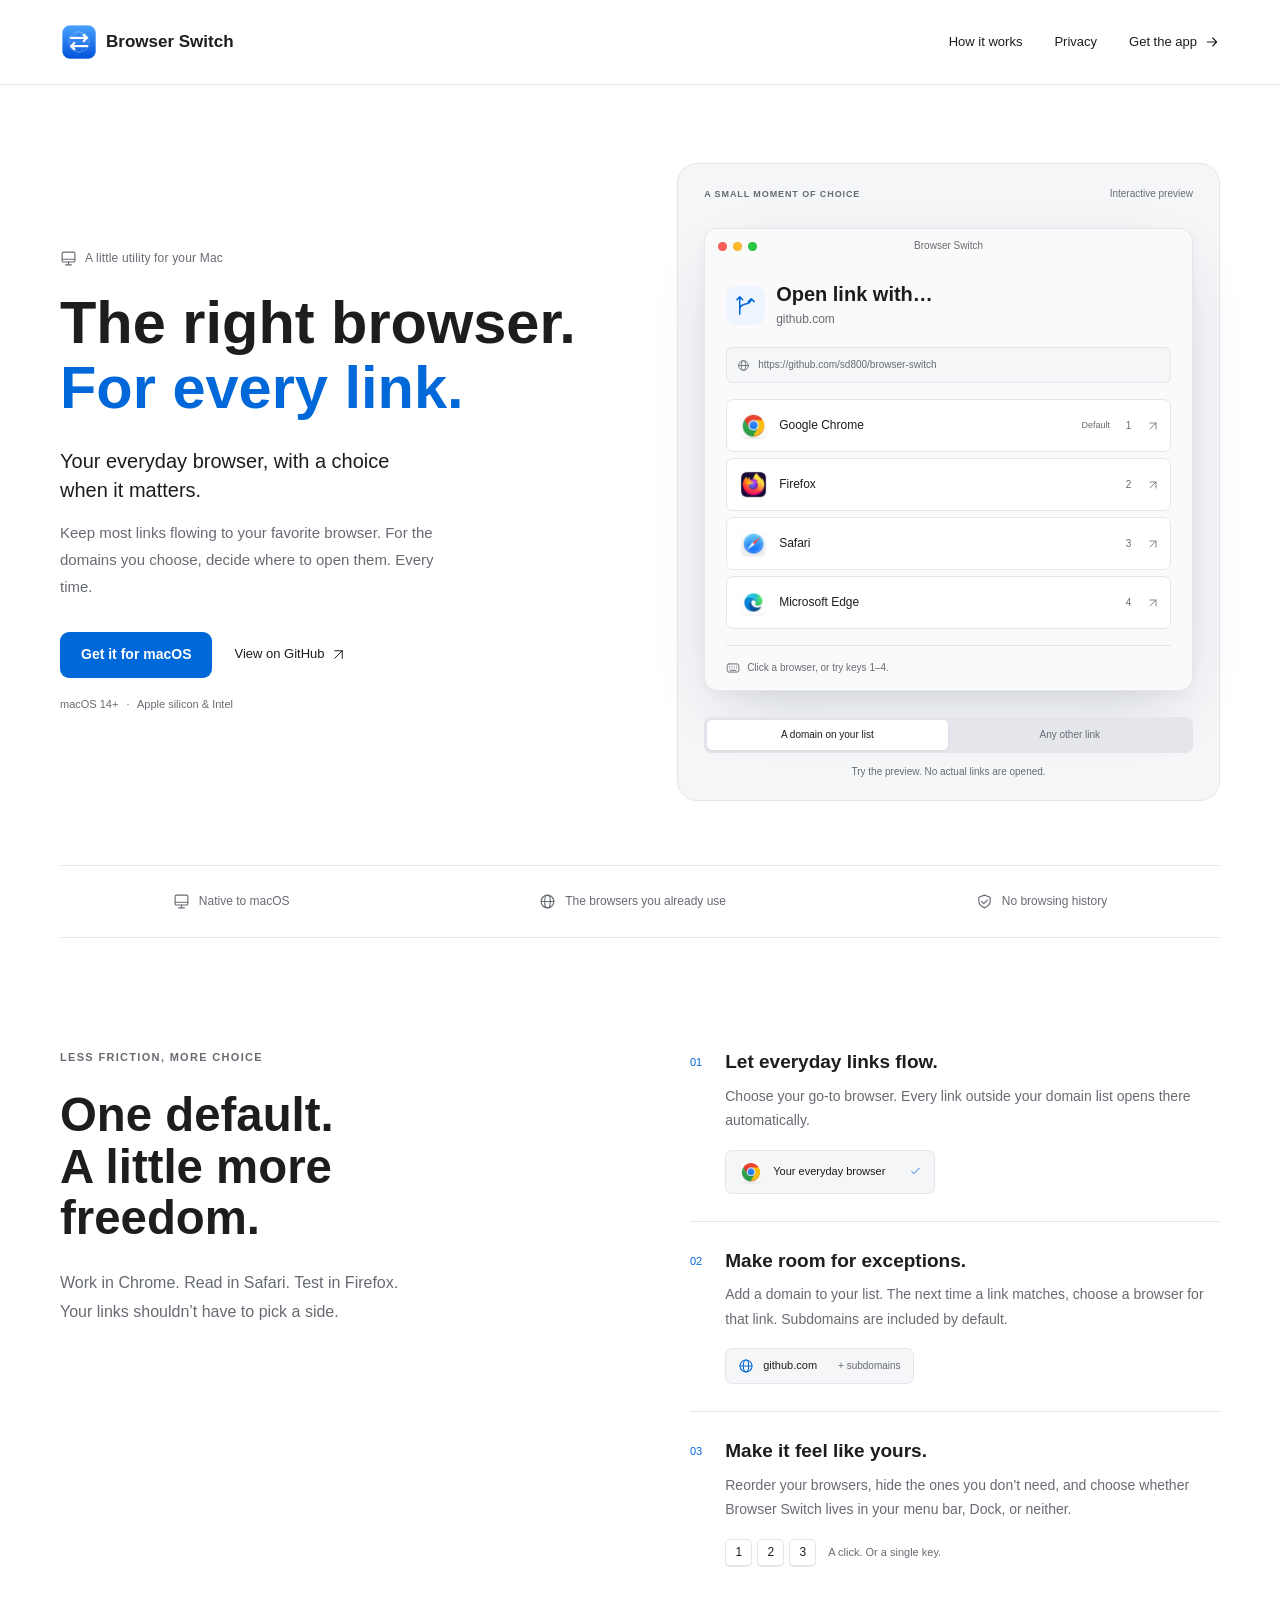
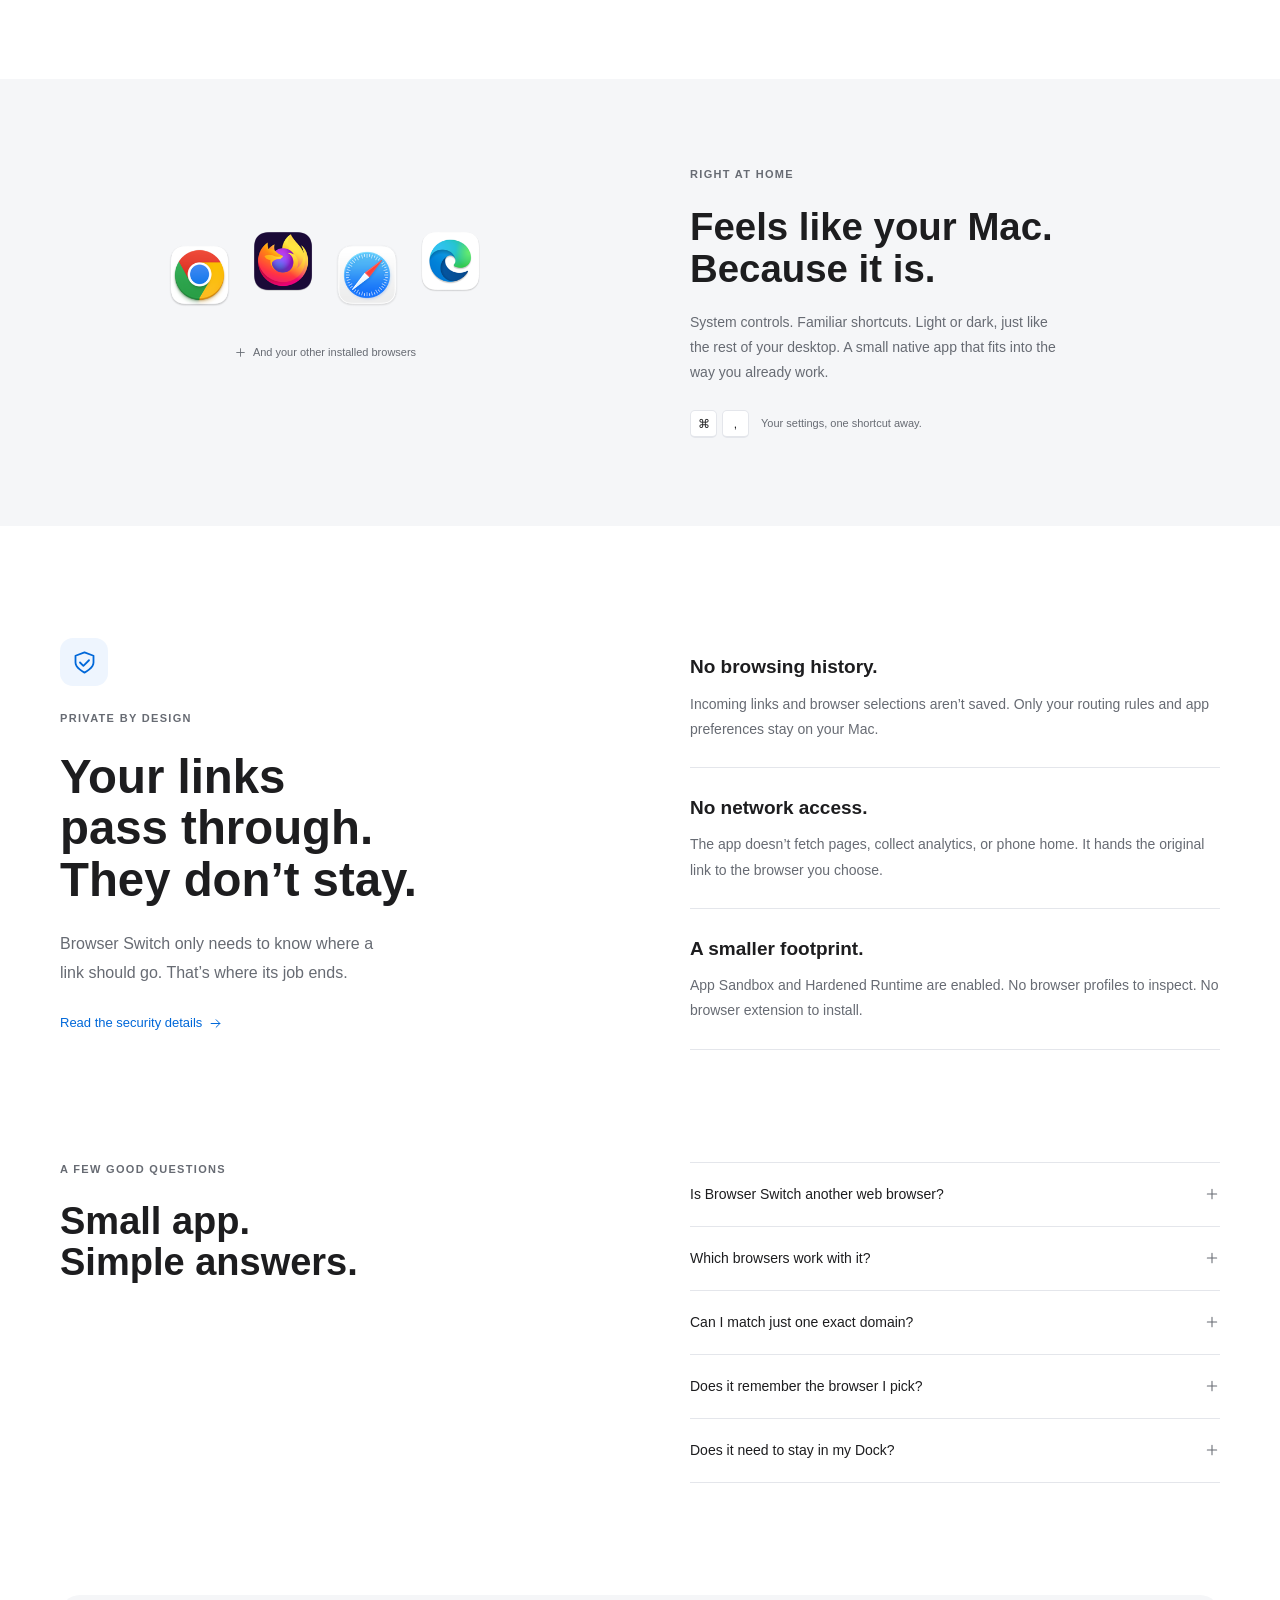
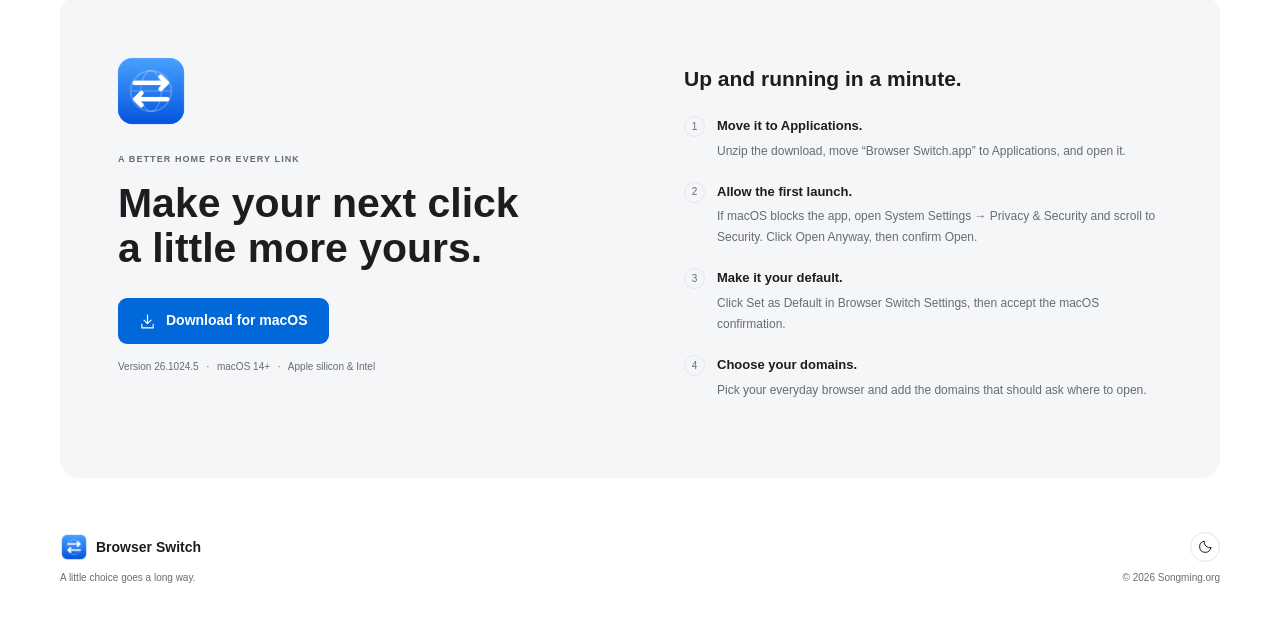
==== commit 8183d29e: "Release 26.1024.5" ====
--- a/web/index.html
+++ b/web/index.html
@@ -149,11 +149,10 @@
   </main>
 
   <footer class="site-footer wrap">
-    <div><a class="wordmark" href="./index.html"><img src="./assets/browser-switch.png" width="28" height="28" alt=""><span>Browser Switch</span></a><p>A little choice goes a long way.</p></div>
-    <div class="footer-right">
-      <p class="copyright">© 2026 Songming.org</p>
-      <button class="theme-toggle" id="theme-toggle" type="button" aria-label="Switch to dark appearance" hidden><svg class="icon theme-moon"><use href="#moon"/></svg><svg class="icon theme-sun"><use href="#sun"/></svg></button>
-    </div>
+    <a class="wordmark" href="./index.html"><img src="./assets/browser-switch.png" width="28" height="28" alt=""><span>Browser Switch</span></a>
+    <button class="theme-toggle" id="theme-toggle" type="button" aria-label="Switch to dark appearance" hidden><svg class="icon theme-moon"><use href="#moon"/></svg><svg class="icon theme-sun"><use href="#sun"/></svg></button>
+    <p>A little choice goes a long way.</p>
+    <p class="copyright">© 2026 Songming.org</p>
   </footer>
 </body>
 </html>
--- a/web/style.css
+++ b/web/style.css
@@ -185,11 +185,11 @@
 .installation li::before { content: counter(installation); position: absolute; left: 0; top: 1px; display: grid; place-items: center; width: 21px; height: 21px; border: 1px solid var(--line); border-radius: 50%; font-size: 10px; color: var(--muted); }
 .installation li strong { display: block; font-size: 13px; font-weight: 600; margin-bottom: 3px; }
 .installation li > span { color: var(--muted); }
-.site-footer { display: flex; justify-content: space-between; gap: 28px; align-items: center; padding-block: 54px 40px; }
-.site-footer .wordmark { font-size: 14px; }
-.site-footer p { color: var(--muted); font-size: 10px; margin-top: 8px; }
-.footer-right { display: flex; align-items: center; gap: 18px; }
-.site-footer .copyright { font-size: 11px; margin: 0; white-space: nowrap; }
+.site-footer { display: grid; grid-template-columns: minmax(0, 1fr) auto; gap: 8px 28px; align-items: center; padding-block: 54px 40px; }
+.site-footer .wordmark { grid-area: 1 / 1; justify-self: start; font-size: 14px; }
+.site-footer .theme-toggle { grid-area: 1 / 2; justify-self: end; }
+.site-footer p { grid-area: 2 / 1; color: var(--muted); font-size: 10px; margin: 0; }
+.site-footer .copyright { grid-column: 2; text-align: right; white-space: nowrap; }
 .theme-toggle { display: grid; place-items: center; width: 30px; height: 30px; background: transparent; border: 1px solid var(--line); border-radius: 50%; }
 .theme-toggle:hover { background: var(--surface); }
 .theme-toggle .icon { width: 15px; height: 15px; }
@@ -294,8 +294,7 @@
   .download-heading h2 { font-size: 34px; }
   .download-meta { font-size: 9px; }
   .installation > h3 { font-size: 19px; }
-  .site-footer { flex-direction: column; align-items: stretch; gap: 22px; padding-block: 38px 28px; }
-  .footer-right { justify-content: space-between; width: 100%; }
+  .site-footer { column-gap: 12px; padding-block: 38px 28px; }
 }
 @media (prefers-reduced-motion: reduce) {
   html { scroll-behavior: auto; }
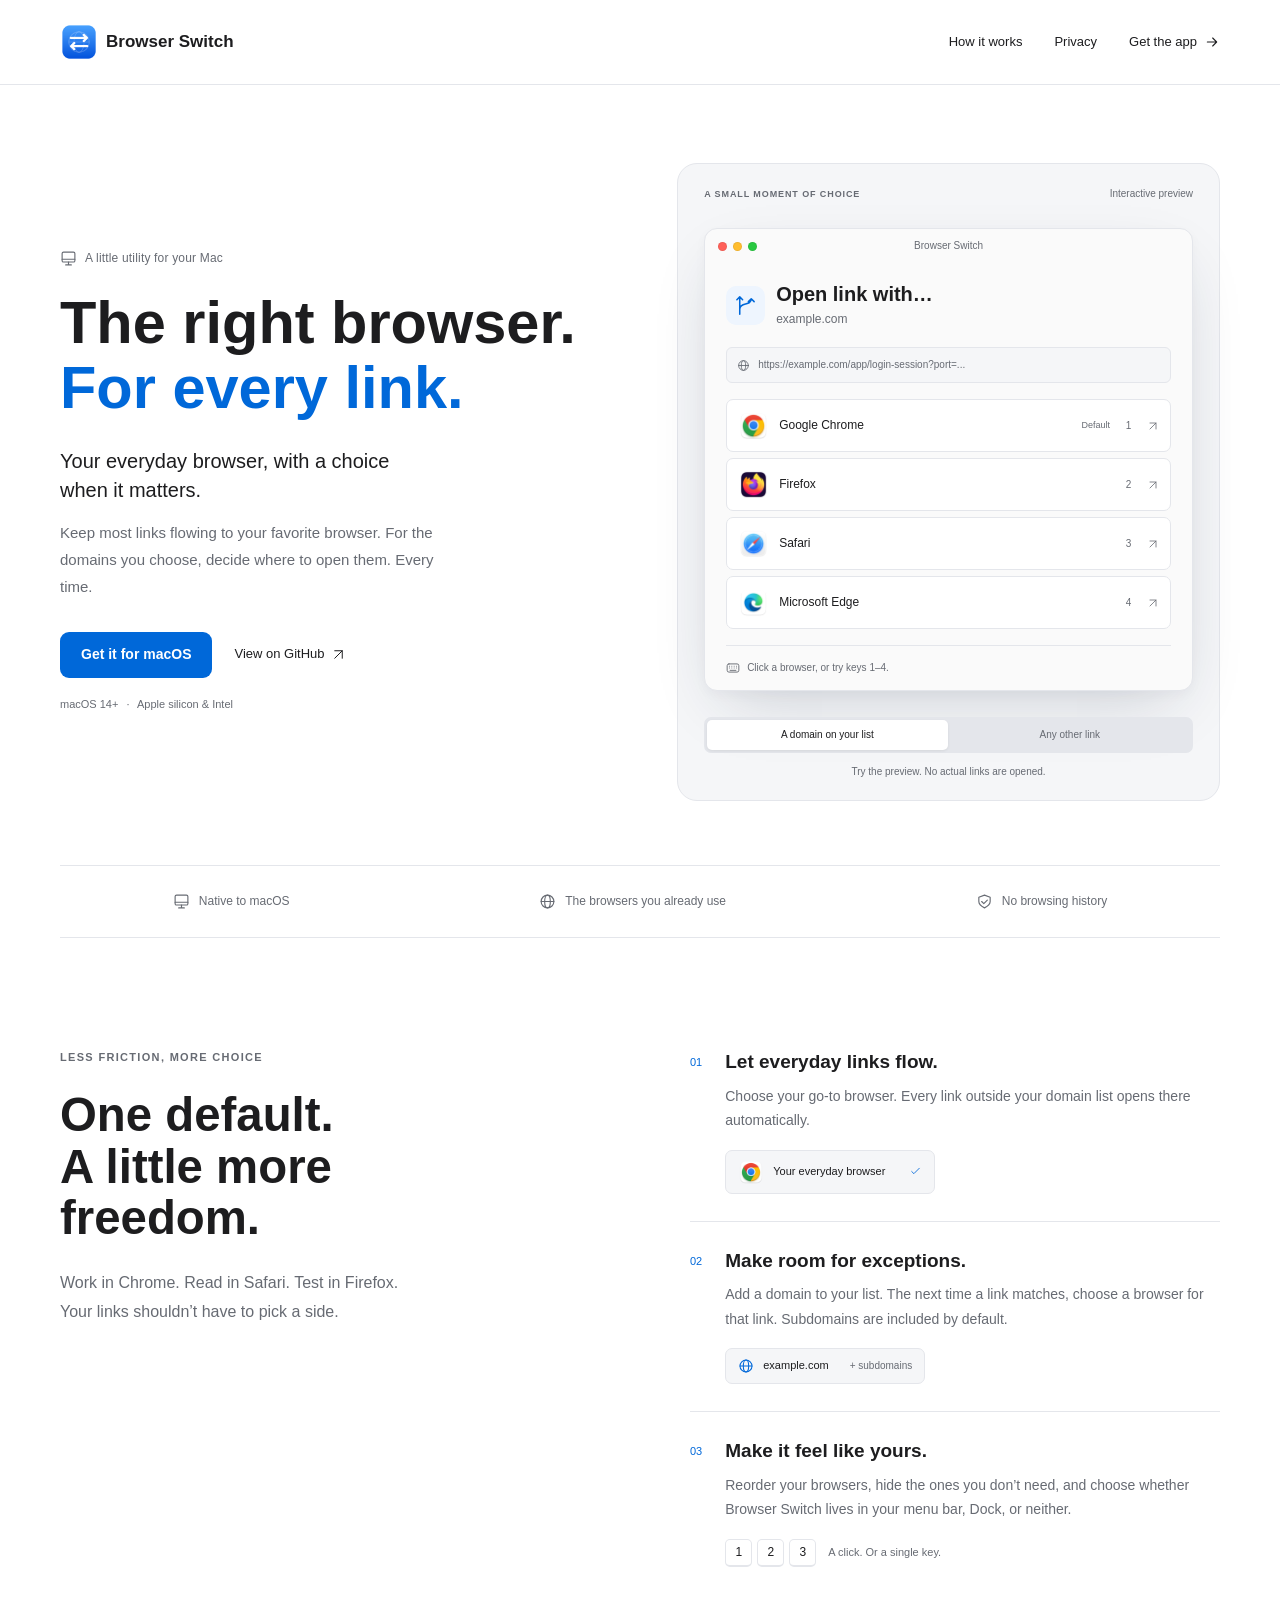
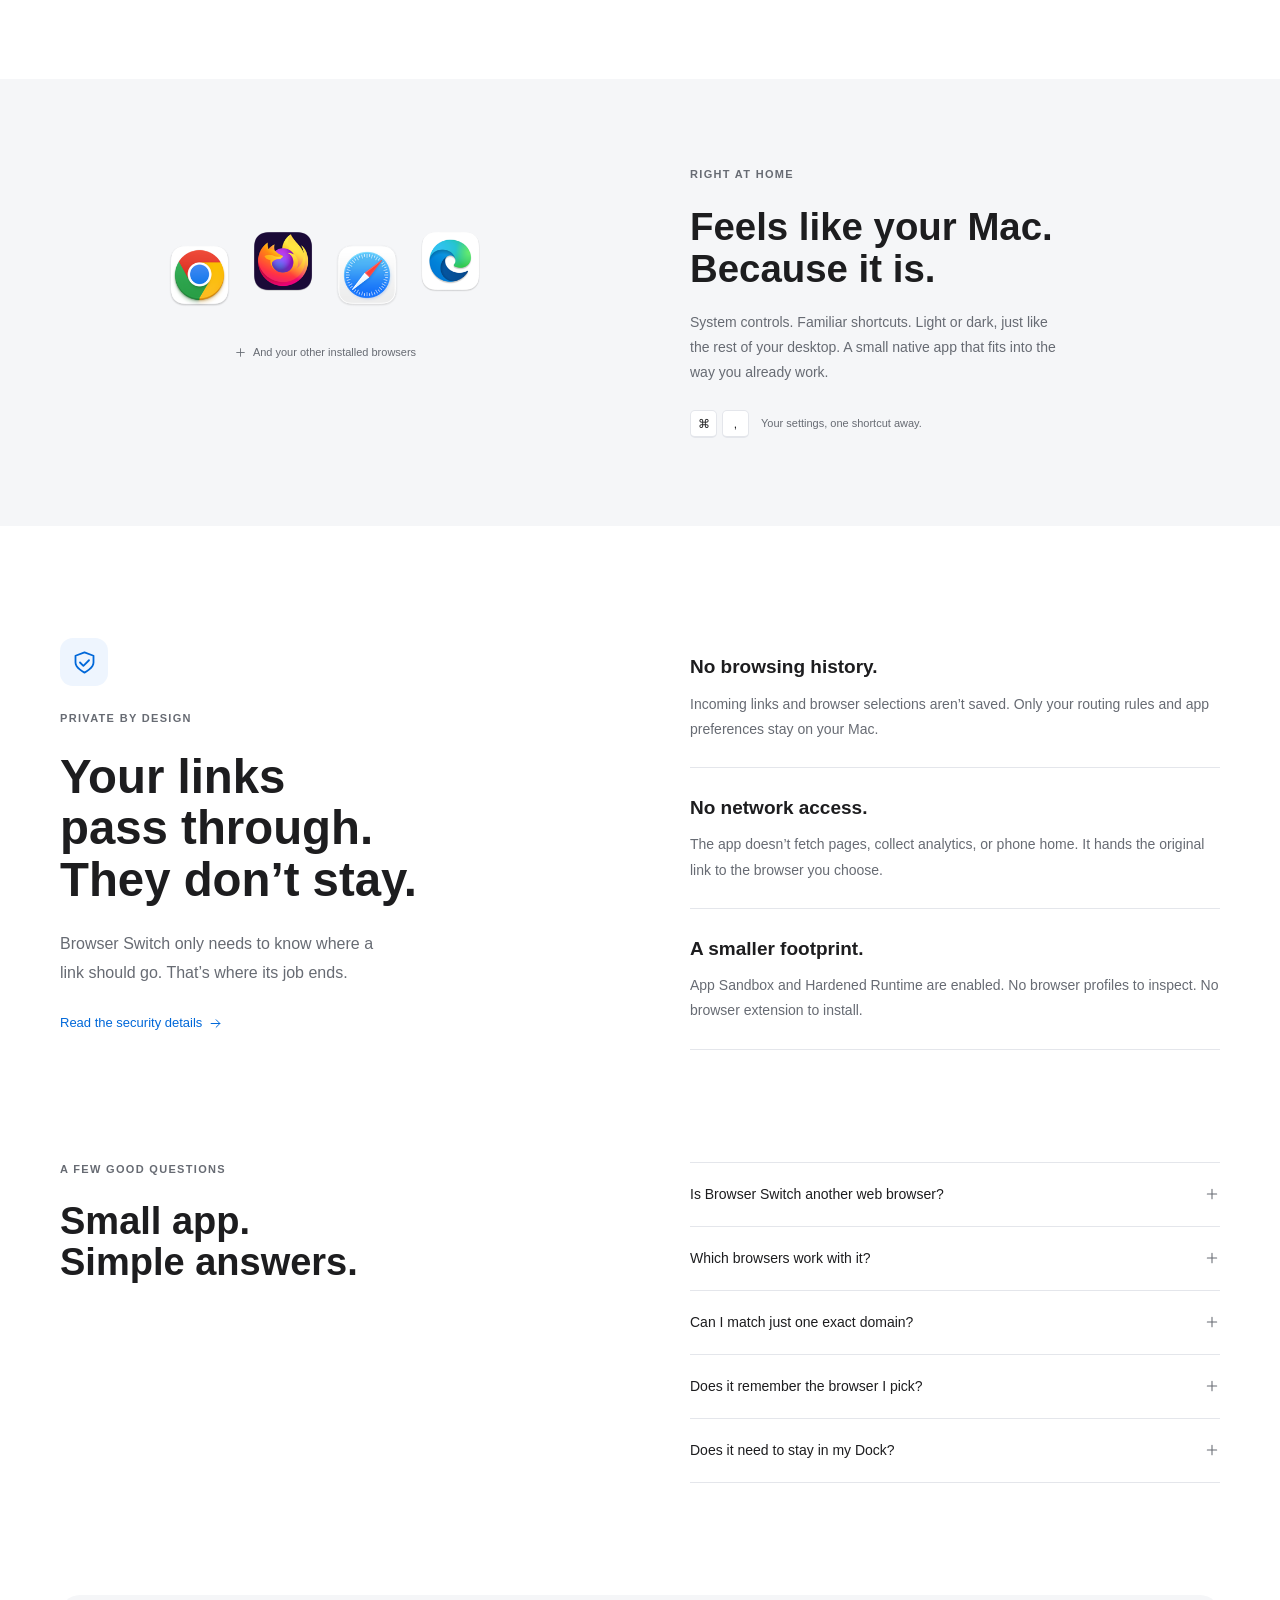
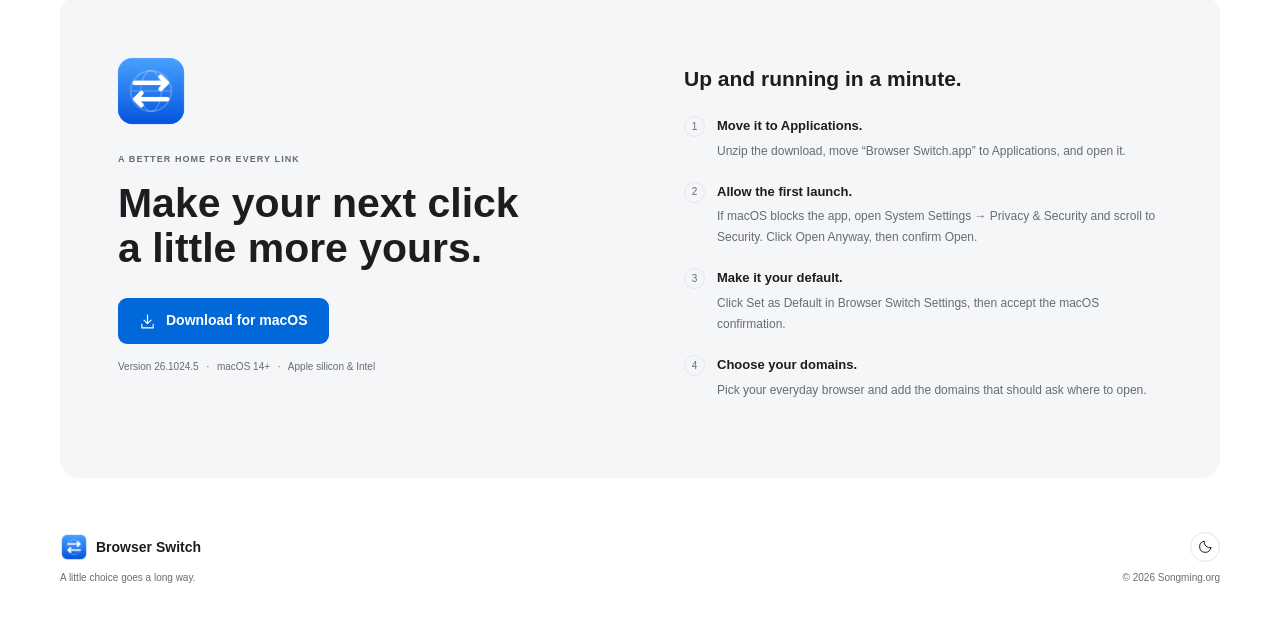
==== commit 9143feaa: "Release 26.1024.5" ====
--- a/web/index.html
+++ b/web/index.html
@@ -71,8 +71,8 @@
           <div class="picker-window" id="preview-panel" role="tabpanel" aria-labelledby="ask-tab" tabindex="0">
             <div class="window-toolbar" aria-hidden="true"><i></i><i></i><i></i><span>Browser Switch</span></div>
             <div class="picker-content">
-              <div class="picker-heading"><span class="branch-icon"><svg class="icon"><use href="#branch"/></svg></span><div><h2 id="picker-title">Open link with…</h2><p id="picker-domain">github.com</p></div></div>
-              <div class="url-preview"><svg class="icon"><use href="#globe"/></svg><span id="preview-url">https://github.com/sd800/browser-switch</span></div>
+              <div class="picker-heading"><span class="branch-icon"><svg class="icon"><use href="#branch"/></svg></span><div><h2 id="picker-title">Open link with…</h2><p id="picker-domain">example.com</p></div></div>
+              <div class="url-preview"><svg class="icon"><use href="#globe"/></svg><span id="preview-url">https://example.com/app/login-session?port=...</span></div>
               <div id="browser-choices" class="browser-choices">
                 <button class="browser-row" type="button" data-browser="Google Chrome" aria-label="Preview opening in Google Chrome, shortcut 1"><img src="./assets/chrome.png" alt="" width="36" height="36"><span>Google Chrome</span><span class="default-label">Default</span><kbd>1</kbd><svg class="icon"><use href="#external"/></svg></button>
                 <button class="browser-row" type="button" data-browser="Firefox" aria-label="Preview opening in Firefox, shortcut 2"><img src="./assets/firefox.png" alt="" width="36" height="36"><span>Firefox</span><kbd>2</kbd><svg class="icon"><use href="#external"/></svg></button>
@@ -106,7 +106,7 @@
       <div class="section-intro"><p class="eyebrow">LESS FRICTION, MORE CHOICE</p><h2 id="how-title">One default.<br>A little more freedom.</h2><p>Work in Chrome. Read in Safari. Test in Firefox. Your links shouldn’t have to pick a side.</p></div>
       <div class="flow-details">
         <article class="flow-item"><span class="step-number">01</span><div><h3>Let everyday links flow.</h3><p>Choose your go-to browser. Every link outside your domain list opens there automatically.</p><div class="inline-example"><img src="./assets/chrome.png" width="26" height="26" alt=""><span>Your everyday browser</span><svg class="icon"><use href="#check"/></svg></div></div></article>
-        <article class="flow-item"><span class="step-number">02</span><div><h3>Make room for exceptions.</h3><p>Add a domain to your list. The next time a link matches, choose a browser for that link. Subdomains are included by default.</p><div class="domain-example"><svg class="icon"><use href="#globe"/></svg><span>github.com</span><span class="subdomain-label">+ subdomains</span></div></div></article>
+        <article class="flow-item"><span class="step-number">02</span><div><h3>Make room for exceptions.</h3><p>Add a domain to your list. The next time a link matches, choose a browser for that link. Subdomains are included by default.</p><div class="domain-example"><svg class="icon"><use href="#globe"/></svg><span>example.com</span><span class="subdomain-label">+ subdomains</span></div></div></article>
         <article class="flow-item"><span class="step-number">03</span><div><h3>Make it feel like yours.</h3><p>Reorder your browsers, hide the ones you don’t need, and choose whether Browser Switch lives in your menu bar, Dock, or neither.</p><div class="keyboard-example"><kbd>1</kbd><kbd>2</kbd><kbd>3</kbd><span>A click. Or a single key.</span></div></div></article>
       </div>
     </section>
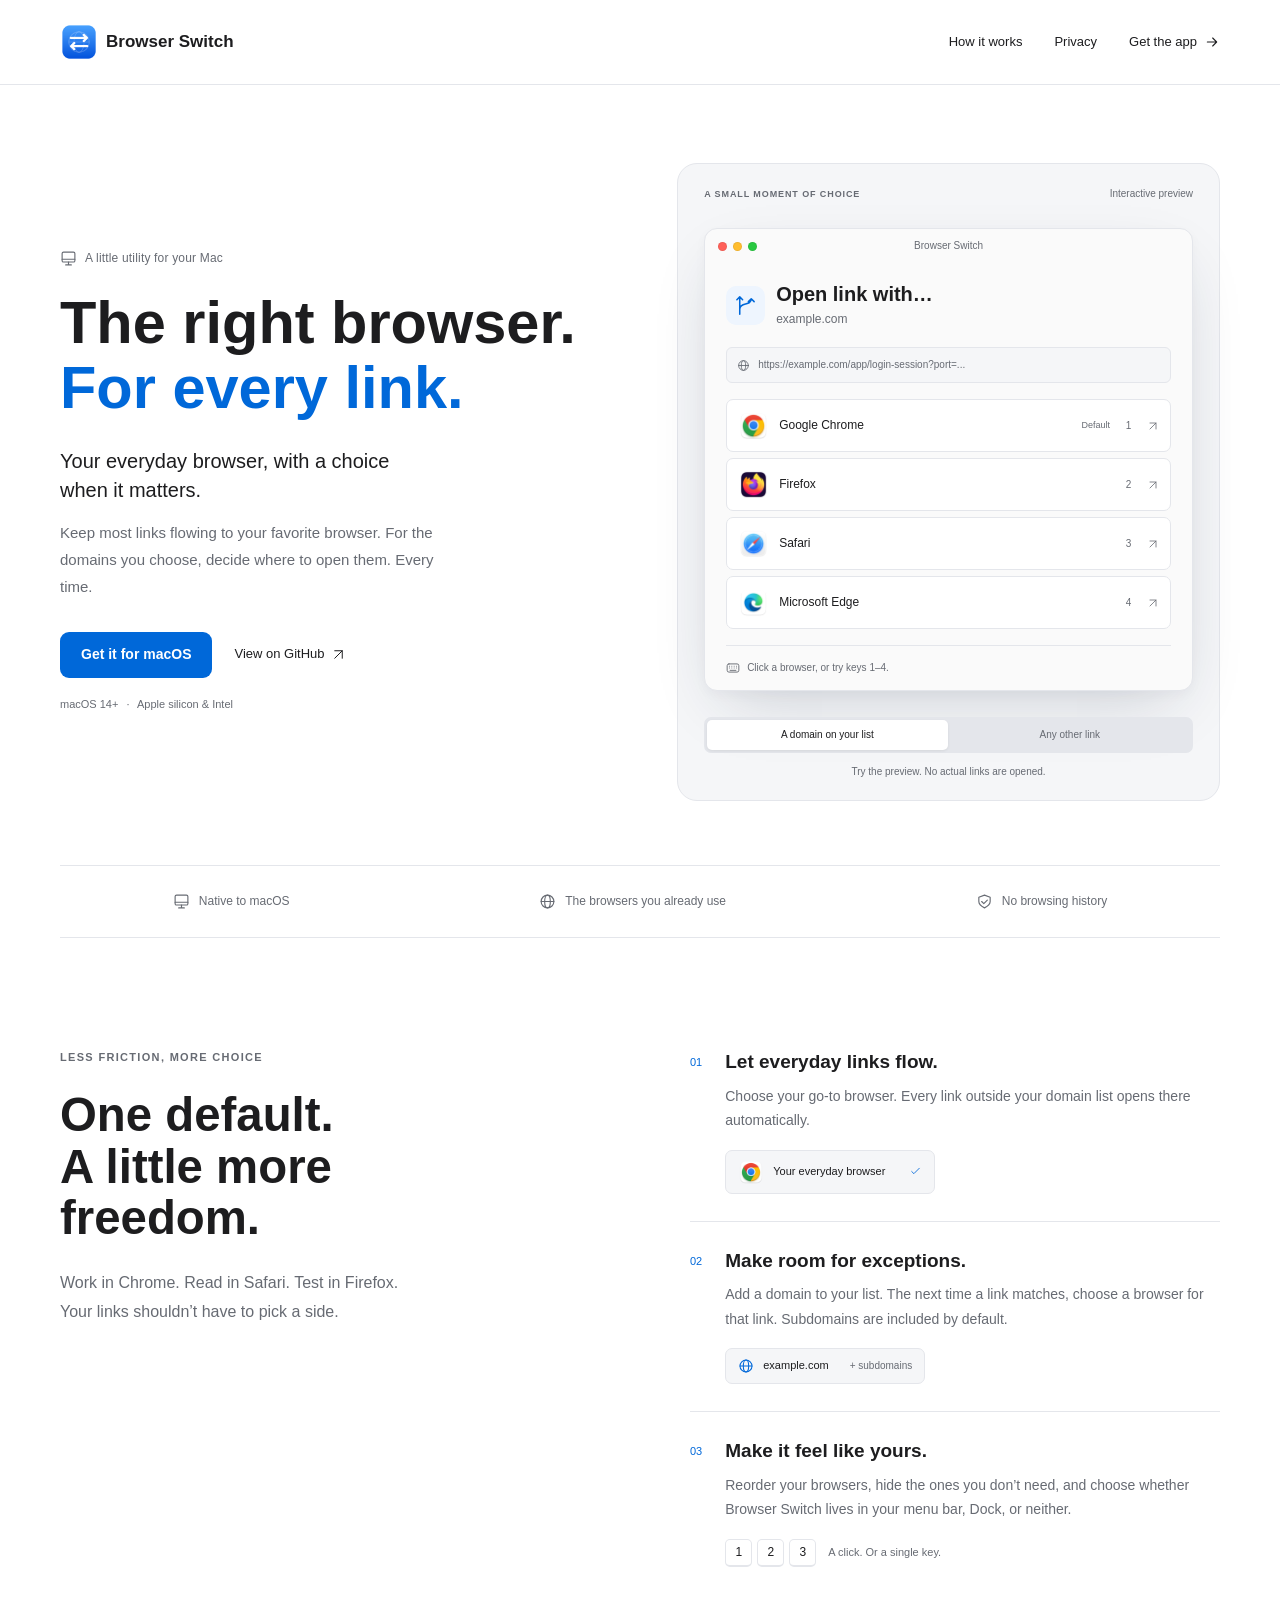
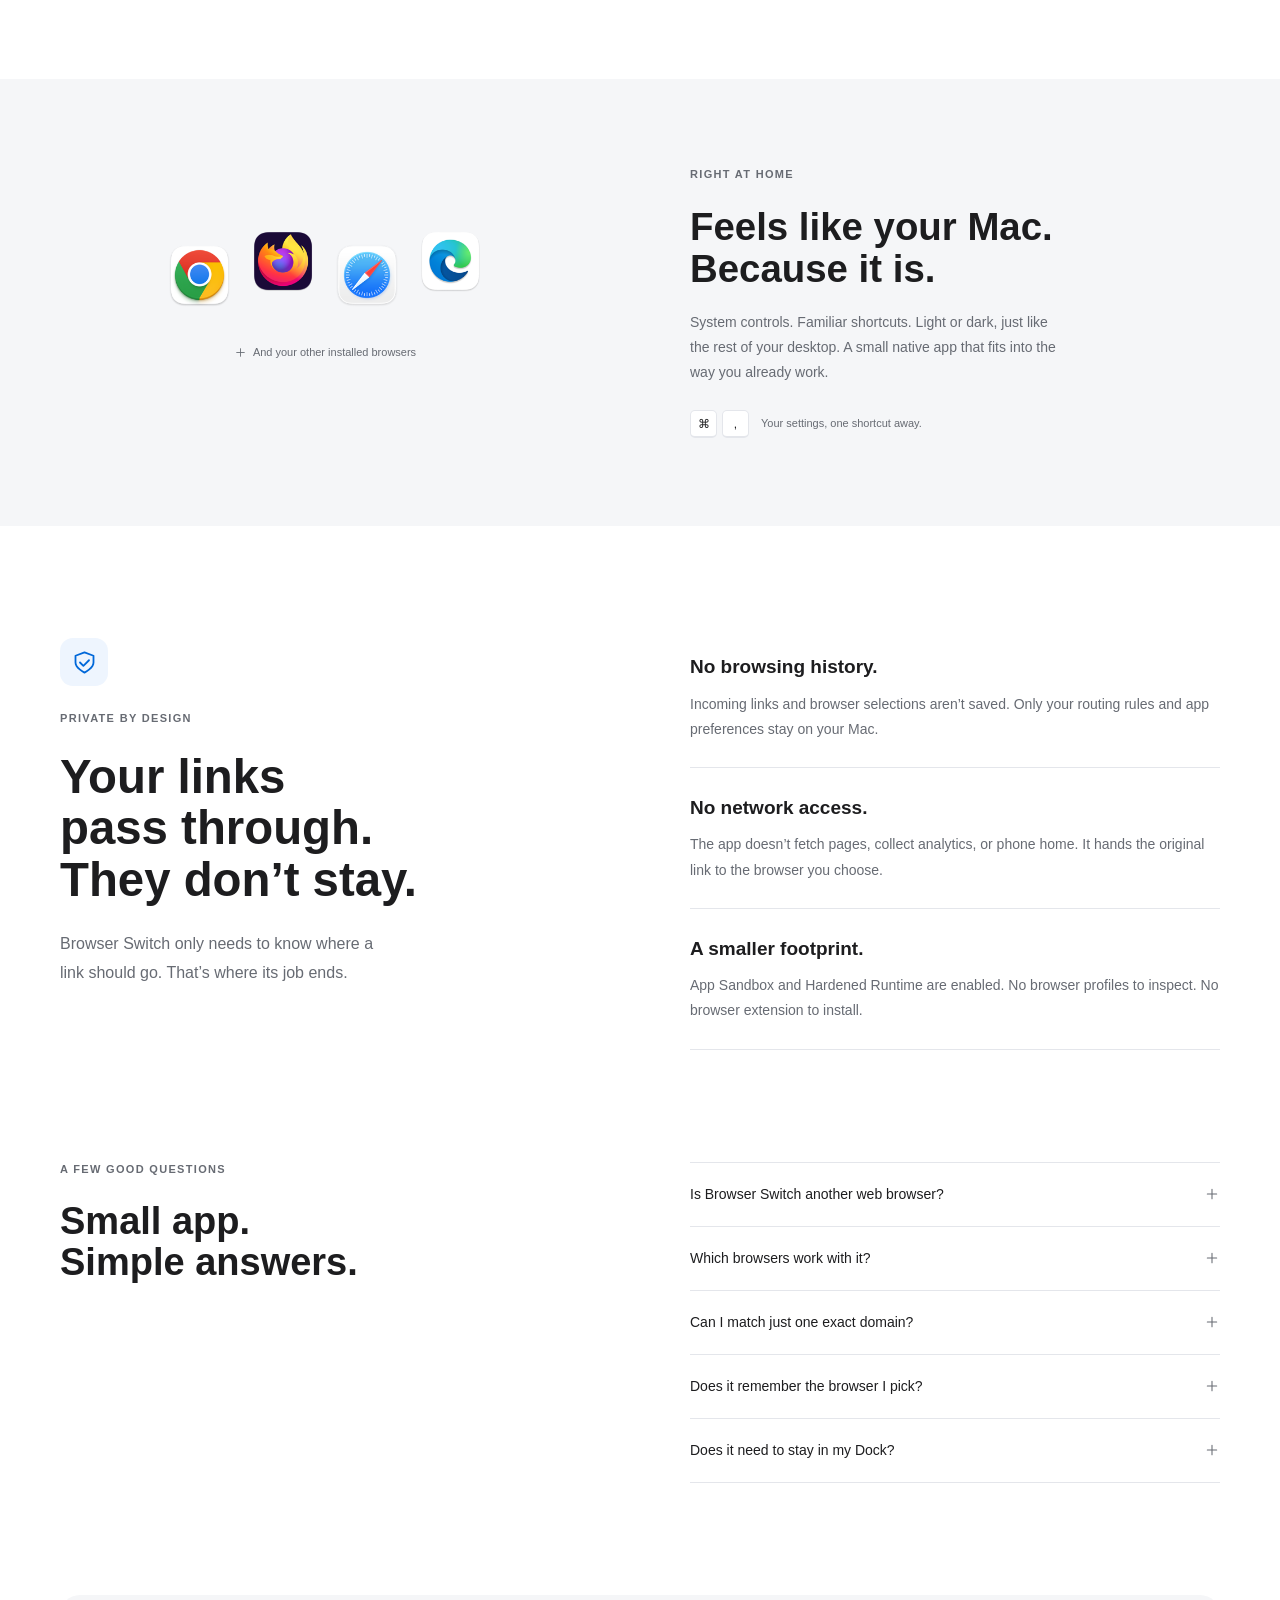
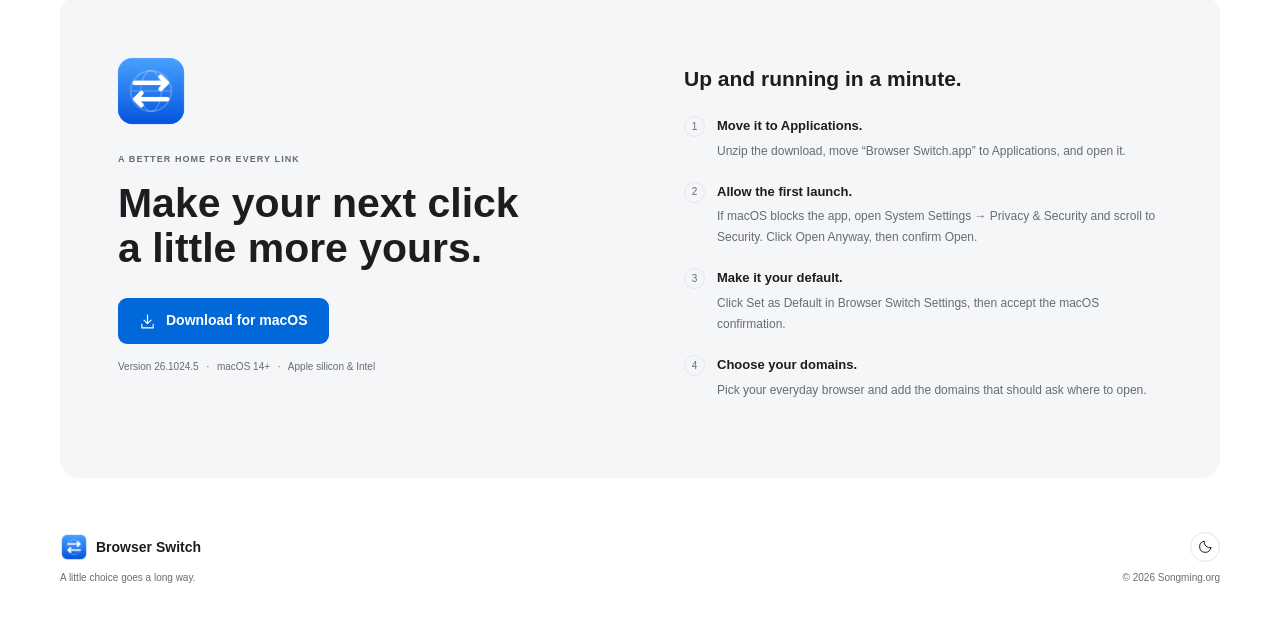
==== commit 81e70a58: "Release 26.1024.5" ====
--- a/web/index.html
+++ b/web/index.html
@@ -119,7 +119,7 @@
     </section>
 
     <section class="privacy-section wrap section" id="privacy" aria-labelledby="privacy-title">
-      <div class="section-intro"><span class="privacy-symbol"><svg class="icon"><use href="#shield"/></svg></span><p class="eyebrow">PRIVATE BY DESIGN</p><h2 id="privacy-title">Your links pass through.<br>They don’t stay.</h2><p>Browser Switch only needs to know where a link should go. That’s where its job ends.</p><a class="text-link" href="https://github.com/sd800/browser-switch/blob/main/SECURITY.md">Read the security details <svg class="icon"><use href="#arrow"/></svg></a></div>
+      <div class="section-intro"><span class="privacy-symbol"><svg class="icon"><use href="#shield"/></svg></span><p class="eyebrow">PRIVATE BY DESIGN</p><h2 id="privacy-title">Your links pass through.<br>They don’t stay.</h2><p>Browser Switch only needs to know where a link should go. That’s where its job ends.</p></div>
       <dl class="privacy-details"><div><dt>No browsing history.</dt><dd>Incoming links and browser selections aren’t saved. Only your routing rules and app preferences stay on your Mac.</dd></div><div><dt>No network access.</dt><dd>The app doesn’t fetch pages, collect analytics, or phone home. It hands the original link to the browser you choose.</dd></div><div><dt>A smaller footprint.</dt><dd>App Sandbox and Hardened Runtime are enabled. No browser profiles to inspect. No browser extension to install.</dd></div></dl>
     </section>
 
--- a/web/style.css
+++ b/web/style.css
@@ -157,7 +157,6 @@
 .native-shortcut > span { color: var(--muted); font-size: 11px; margin-left: 7px; }
 .privacy-symbol { display: inline-grid; place-items: center; width: 48px; height: 48px; color: var(--accent); background: var(--soft-blue); border-radius: 13px; margin-bottom: 25px; }
 .privacy-symbol .icon { width: 27px; height: 27px; }
-.privacy-section .text-link { margin-top: 25px; color: var(--accent); }
 .privacy-details { margin: 14px 0 0; }
 .privacy-details > div { padding-block: 25px; border-bottom: 1px solid var(--line); }
 .privacy-details > div:first-child { padding-top: 0; }
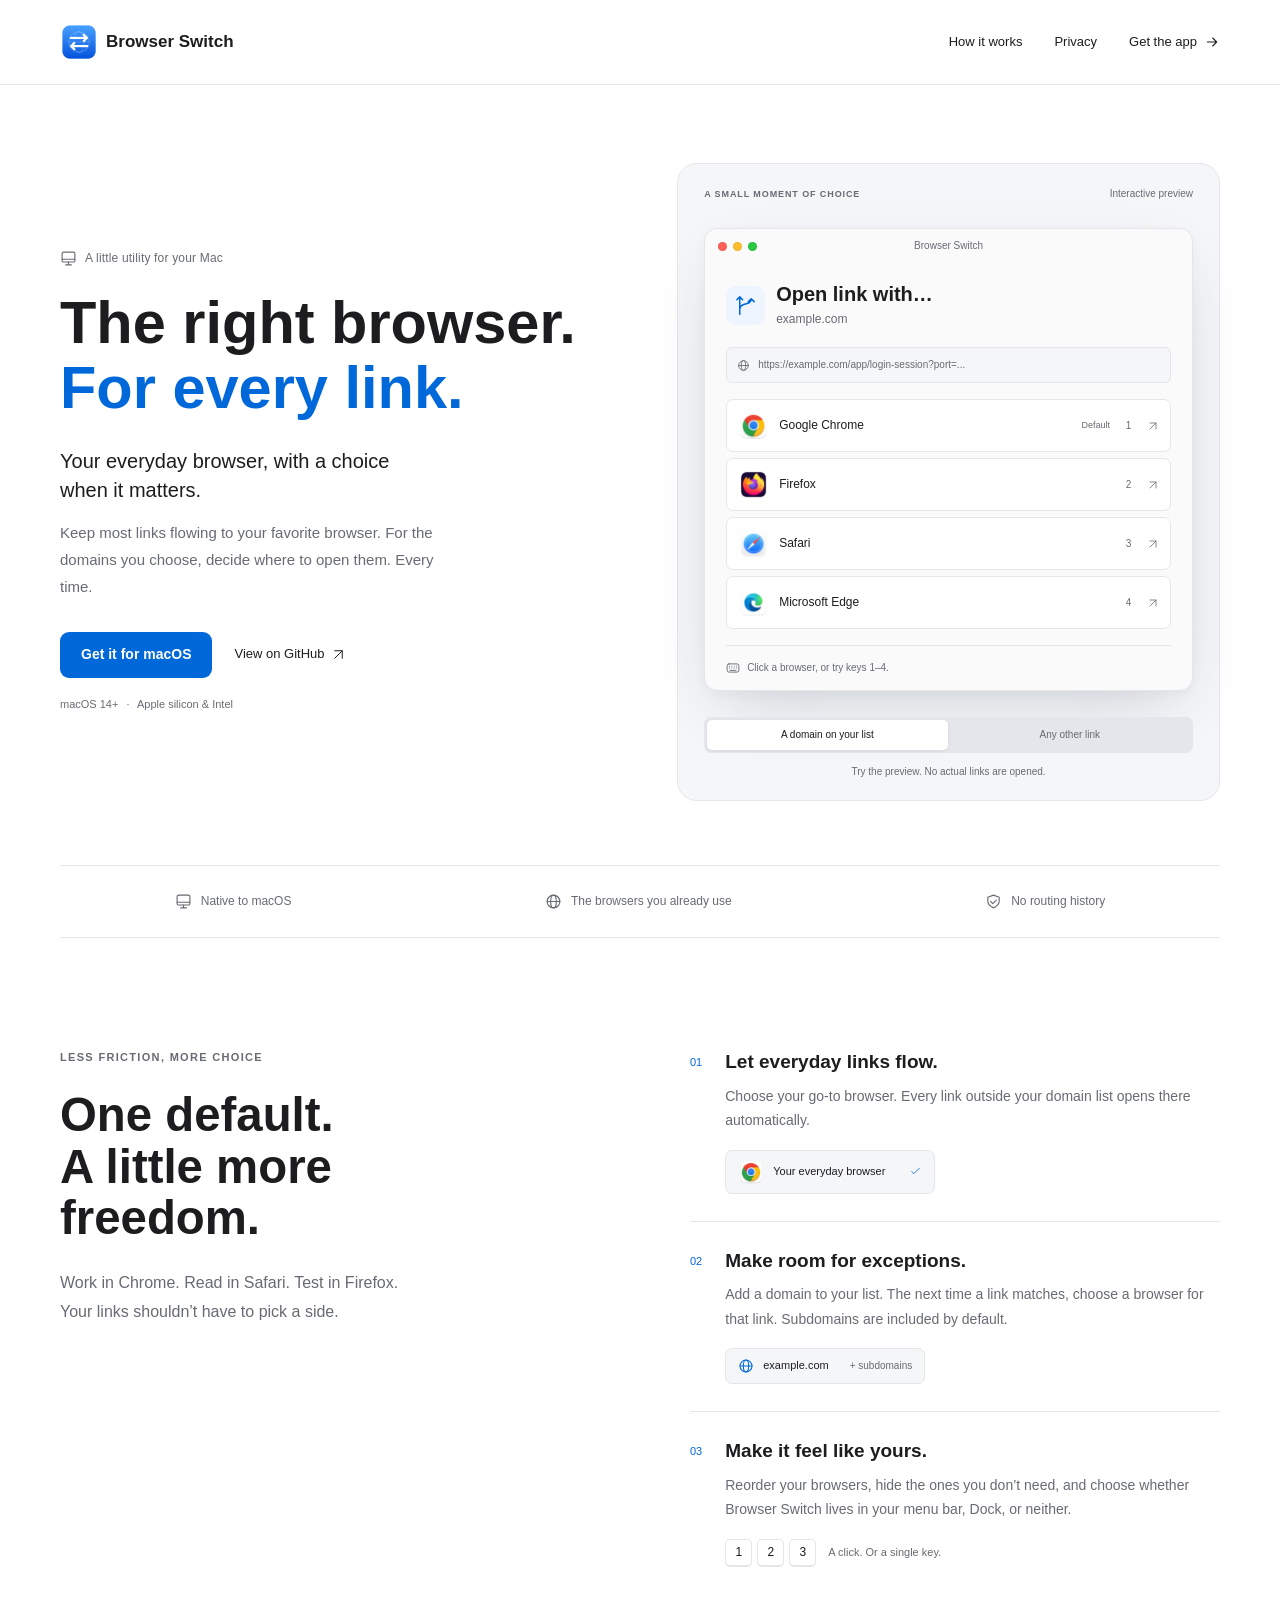
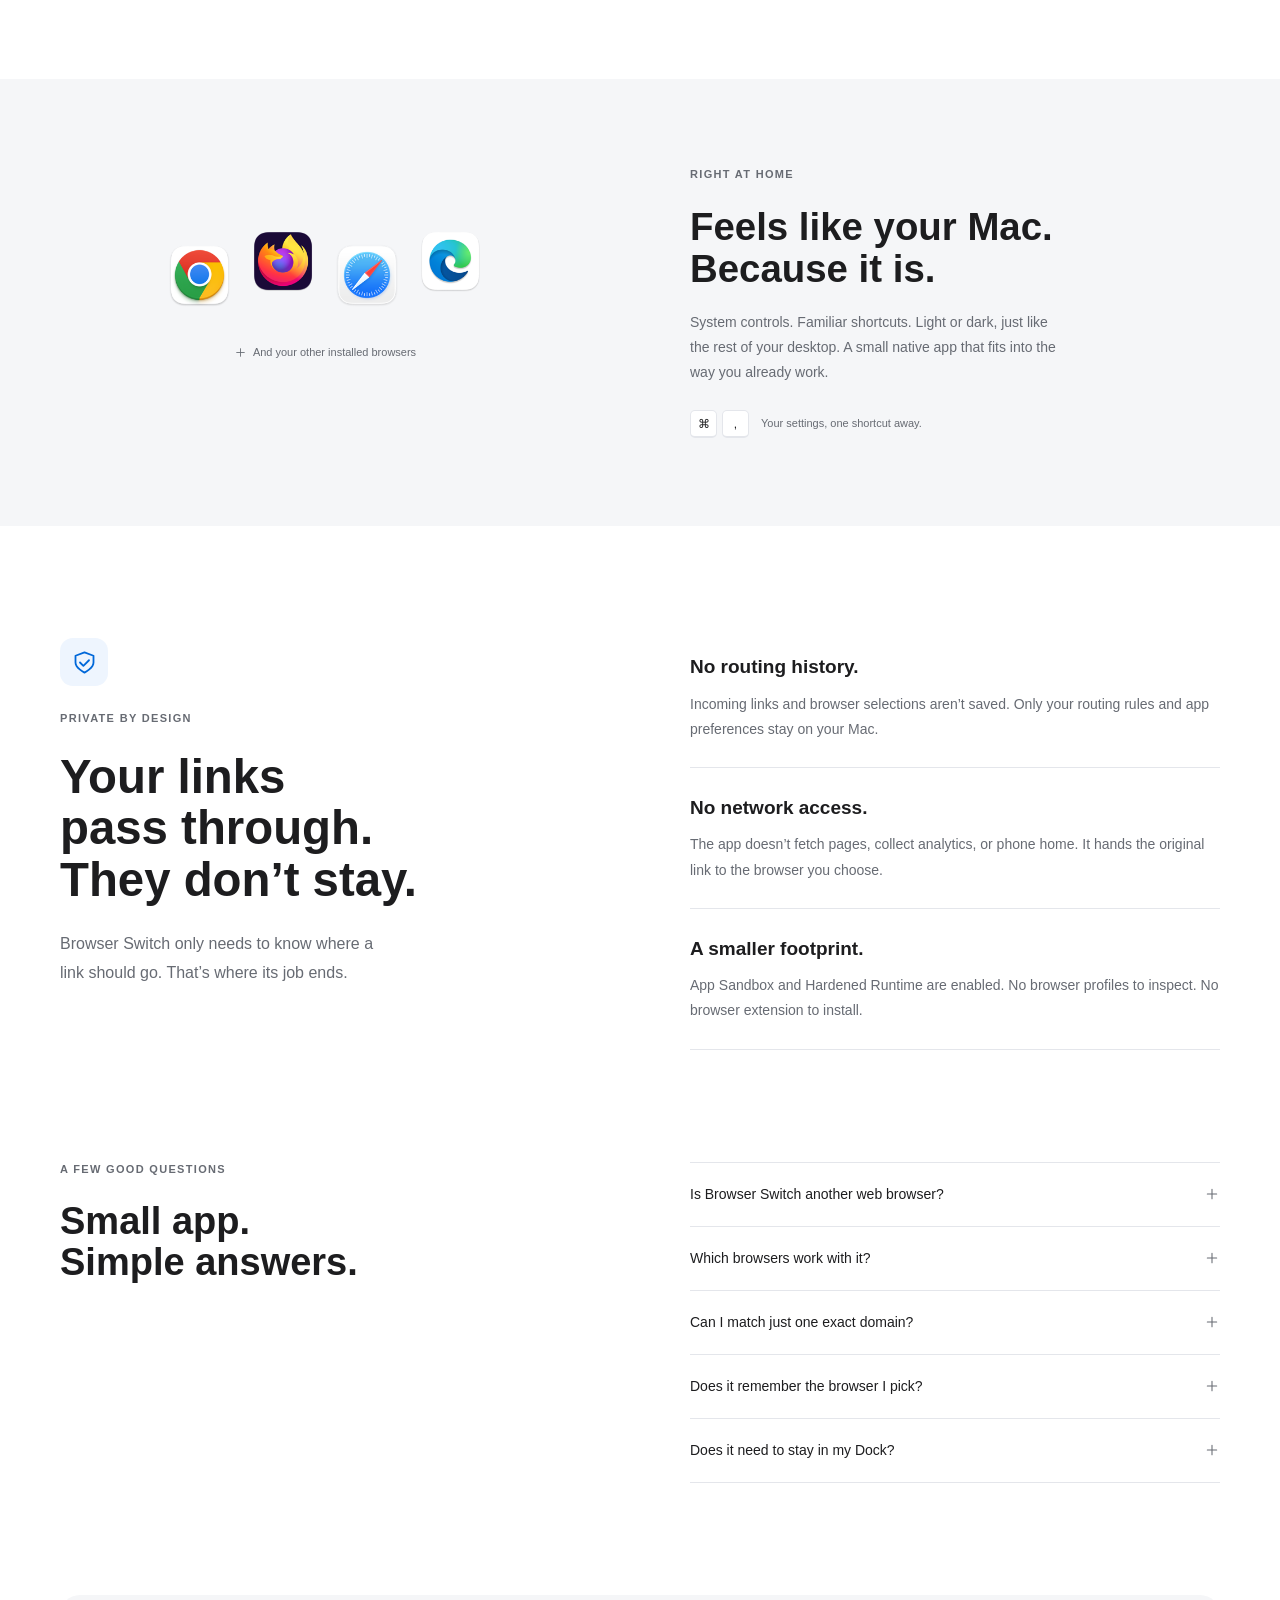
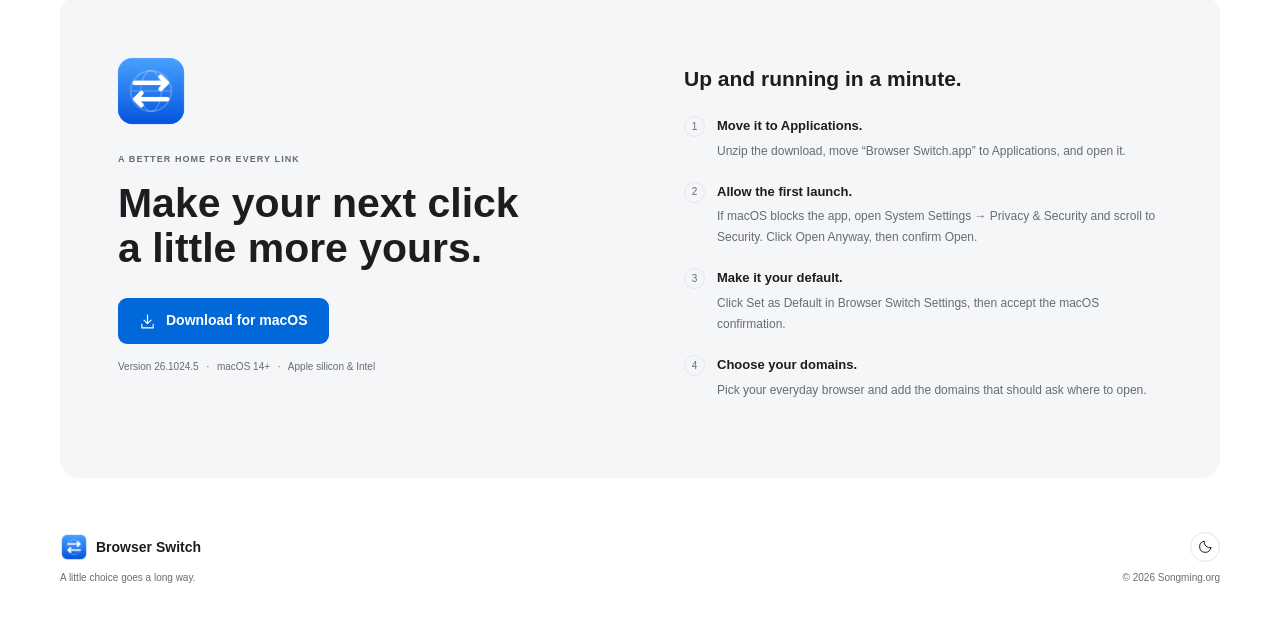
==== commit 1aef6a60: "Release 26.1024.5" ====
--- a/web/index.html
+++ b/web/index.html
@@ -99,7 +99,7 @@
     <div class="reassurance wrap" aria-label="At a glance">
       <span><svg class="icon"><use href="#mac"/></svg> Native to macOS</span>
       <span><svg class="icon"><use href="#globe"/></svg> The browsers you already use</span>
-      <span><svg class="icon"><use href="#shield"/></svg> No browsing history</span>
+      <span><svg class="icon"><use href="#shield"/></svg> No routing history</span>
     </div>
 
     <section class="how-section wrap section" id="how-it-works" aria-labelledby="how-title">
@@ -120,7 +120,7 @@
 
     <section class="privacy-section wrap section" id="privacy" aria-labelledby="privacy-title">
       <div class="section-intro"><span class="privacy-symbol"><svg class="icon"><use href="#shield"/></svg></span><p class="eyebrow">PRIVATE BY DESIGN</p><h2 id="privacy-title">Your links pass through.<br>They don’t stay.</h2><p>Browser Switch only needs to know where a link should go. That’s where its job ends.</p></div>
-      <dl class="privacy-details"><div><dt>No browsing history.</dt><dd>Incoming links and browser selections aren’t saved. Only your routing rules and app preferences stay on your Mac.</dd></div><div><dt>No network access.</dt><dd>The app doesn’t fetch pages, collect analytics, or phone home. It hands the original link to the browser you choose.</dd></div><div><dt>A smaller footprint.</dt><dd>App Sandbox and Hardened Runtime are enabled. No browser profiles to inspect. No browser extension to install.</dd></div></dl>
+      <dl class="privacy-details"><div><dt>No routing history.</dt><dd>Incoming links and browser selections aren’t saved. Only your routing rules and app preferences stay on your Mac.</dd></div><div><dt>No network access.</dt><dd>The app doesn’t fetch pages, collect analytics, or phone home. It hands the original link to the browser you choose.</dd></div><div><dt>A smaller footprint.</dt><dd>App Sandbox and Hardened Runtime are enabled. No browser profiles to inspect. No browser extension to install.</dd></div></dl>
     </section>
 
     <section class="questions wrap section" aria-labelledby="questions-title">
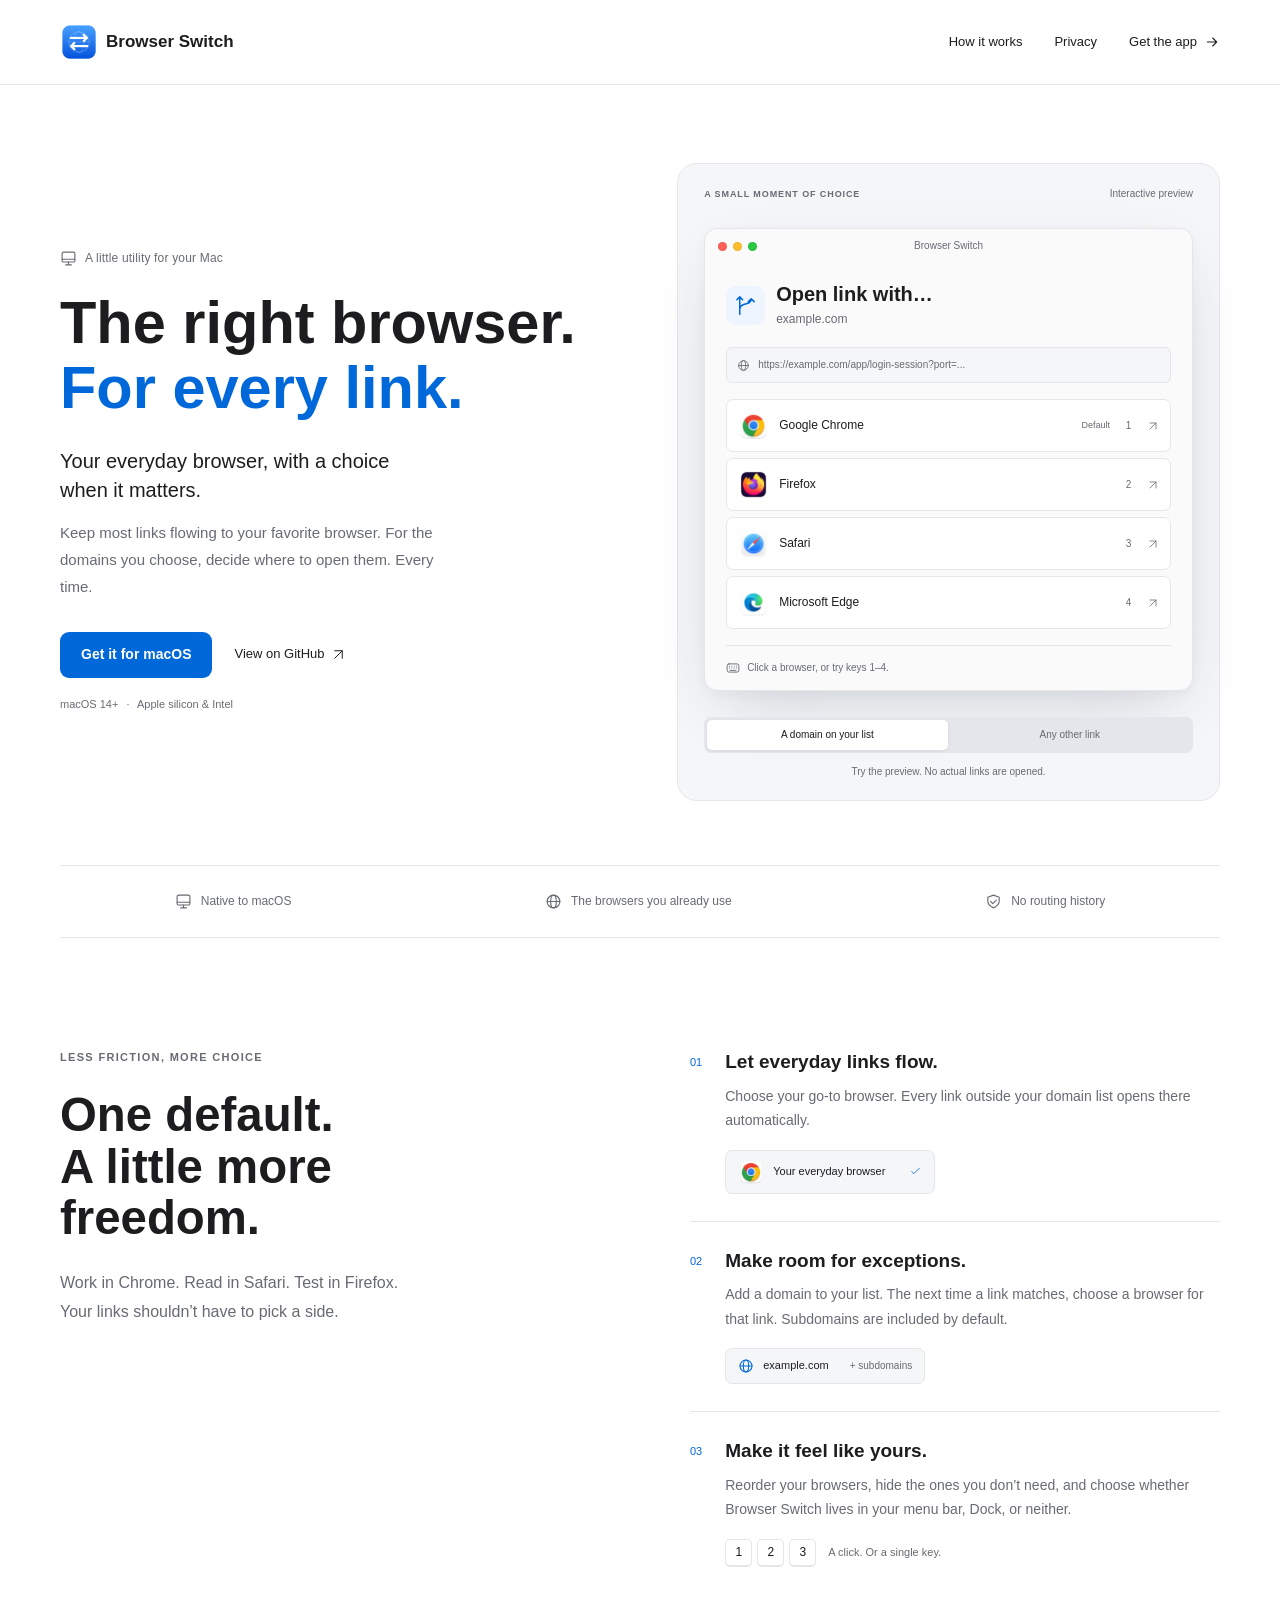
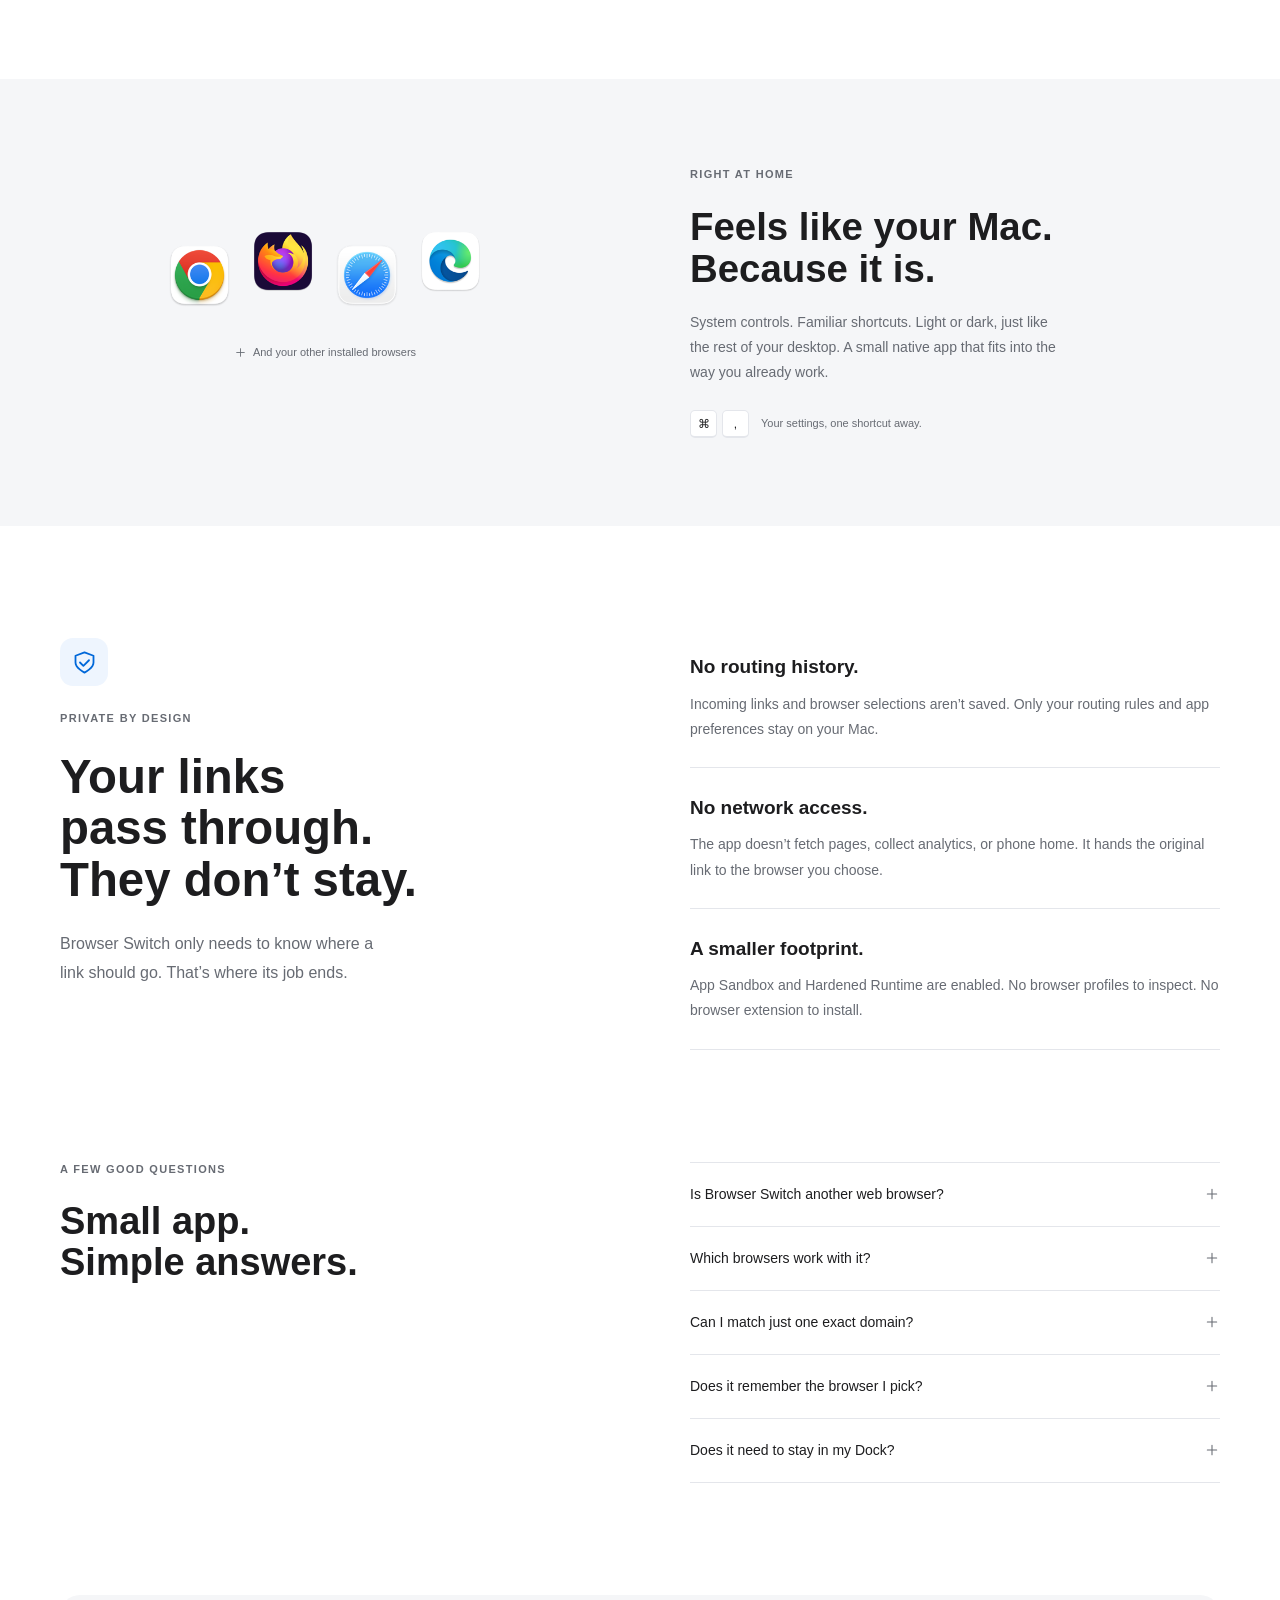
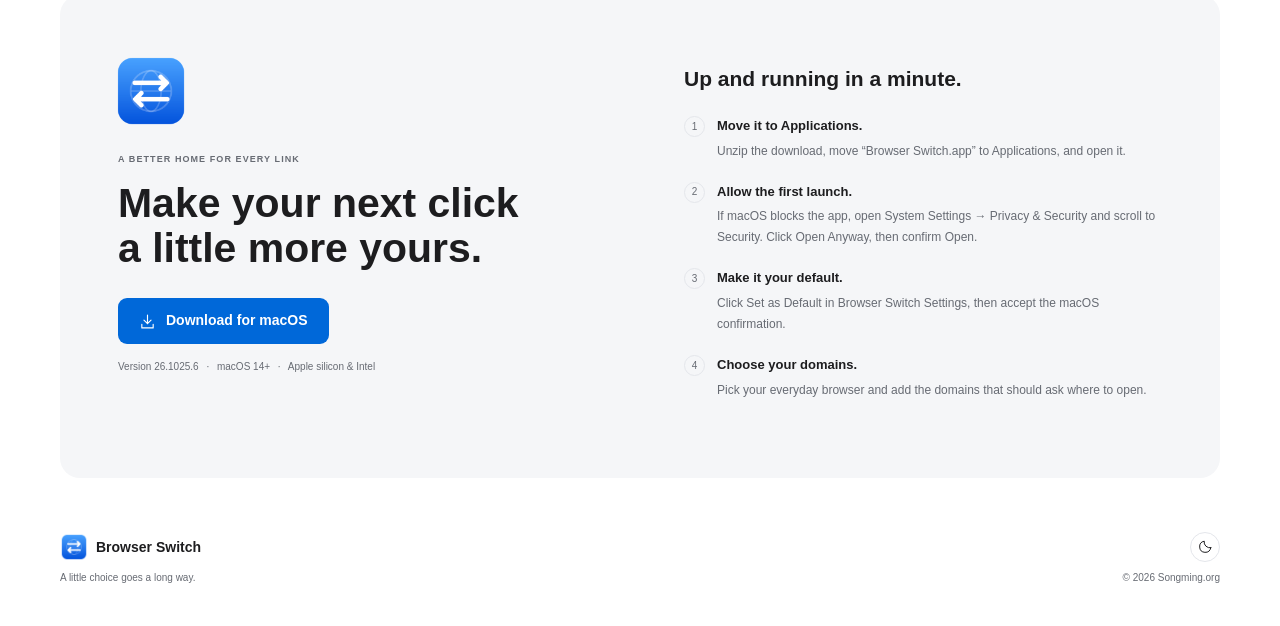
==== commit f8922233: "Release 26.1025.6" ====
--- a/web/index.html
+++ b/web/index.html
@@ -5,7 +5,7 @@
   <meta name="viewport" content="width=device-width, initial-scale=1">
   <meta name="color-scheme" content="light dark">
   <meta name="description" content="Your everyday browser, with a choice when it matters. Browser Switch is a private, native macOS app that sends each link to the browser you want.">
-  <meta http-equiv="Content-Security-Policy" content="default-src 'self'; script-src 'self'; style-src 'self'; img-src 'self'; connect-src 'none'; object-src 'none'; base-uri 'none'; form-action 'none'">
+  <meta http-equiv="Content-Security-Policy" content="default-src 'none'; script-src 'self'; style-src 'self'; img-src 'self'; base-uri 'none'; form-action 'none'">
   <meta name="referrer" content="no-referrer">
   <meta property="og:type" content="website">
   <meta property="og:title" content="Browser Switch — The right browser for every link.">
@@ -135,7 +135,7 @@
     </section>
 
     <section class="get-started wrap" id="get-started" aria-labelledby="get-started-title">
-      <div class="download-heading"><img src="./assets/browser-switch.png" width="76" height="76" alt="" loading="lazy"><p class="eyebrow">A BETTER HOME FOR EVERY LINK</p><h2 id="get-started-title">Make your next click<br>a little more yours.</h2><a class="button button-primary" href="https://github.com/sd800/browser-switch/releases/download/26.1024.5/Browser-Switch-26.1024.5.zip"><svg class="icon"><use href="#download"/></svg> Download for macOS</a><p class="download-meta">Version 26.1024.5 <span>·</span> macOS 14+ <span>·</span> Apple silicon &amp; Intel</p></div>
+      <div class="download-heading"><img src="./assets/browser-switch.png" width="76" height="76" alt="" loading="lazy"><p class="eyebrow">A BETTER HOME FOR EVERY LINK</p><h2 id="get-started-title">Make your next click<br>a little more yours.</h2><a class="button button-primary" href="https://github.com/sd800/browser-switch/releases/download/26.1025.6/Browser-Switch-26.1025.6.zip"><svg class="icon"><use href="#download"/></svg> Download for macOS</a><p class="download-meta">Version 26.1025.6 <span>·</span> macOS 14+ <span>·</span> Apple silicon &amp; Intel</p></div>
       <div class="installation" id="installation">
         <h3>Up and running in a minute.</h3>
         <ol>
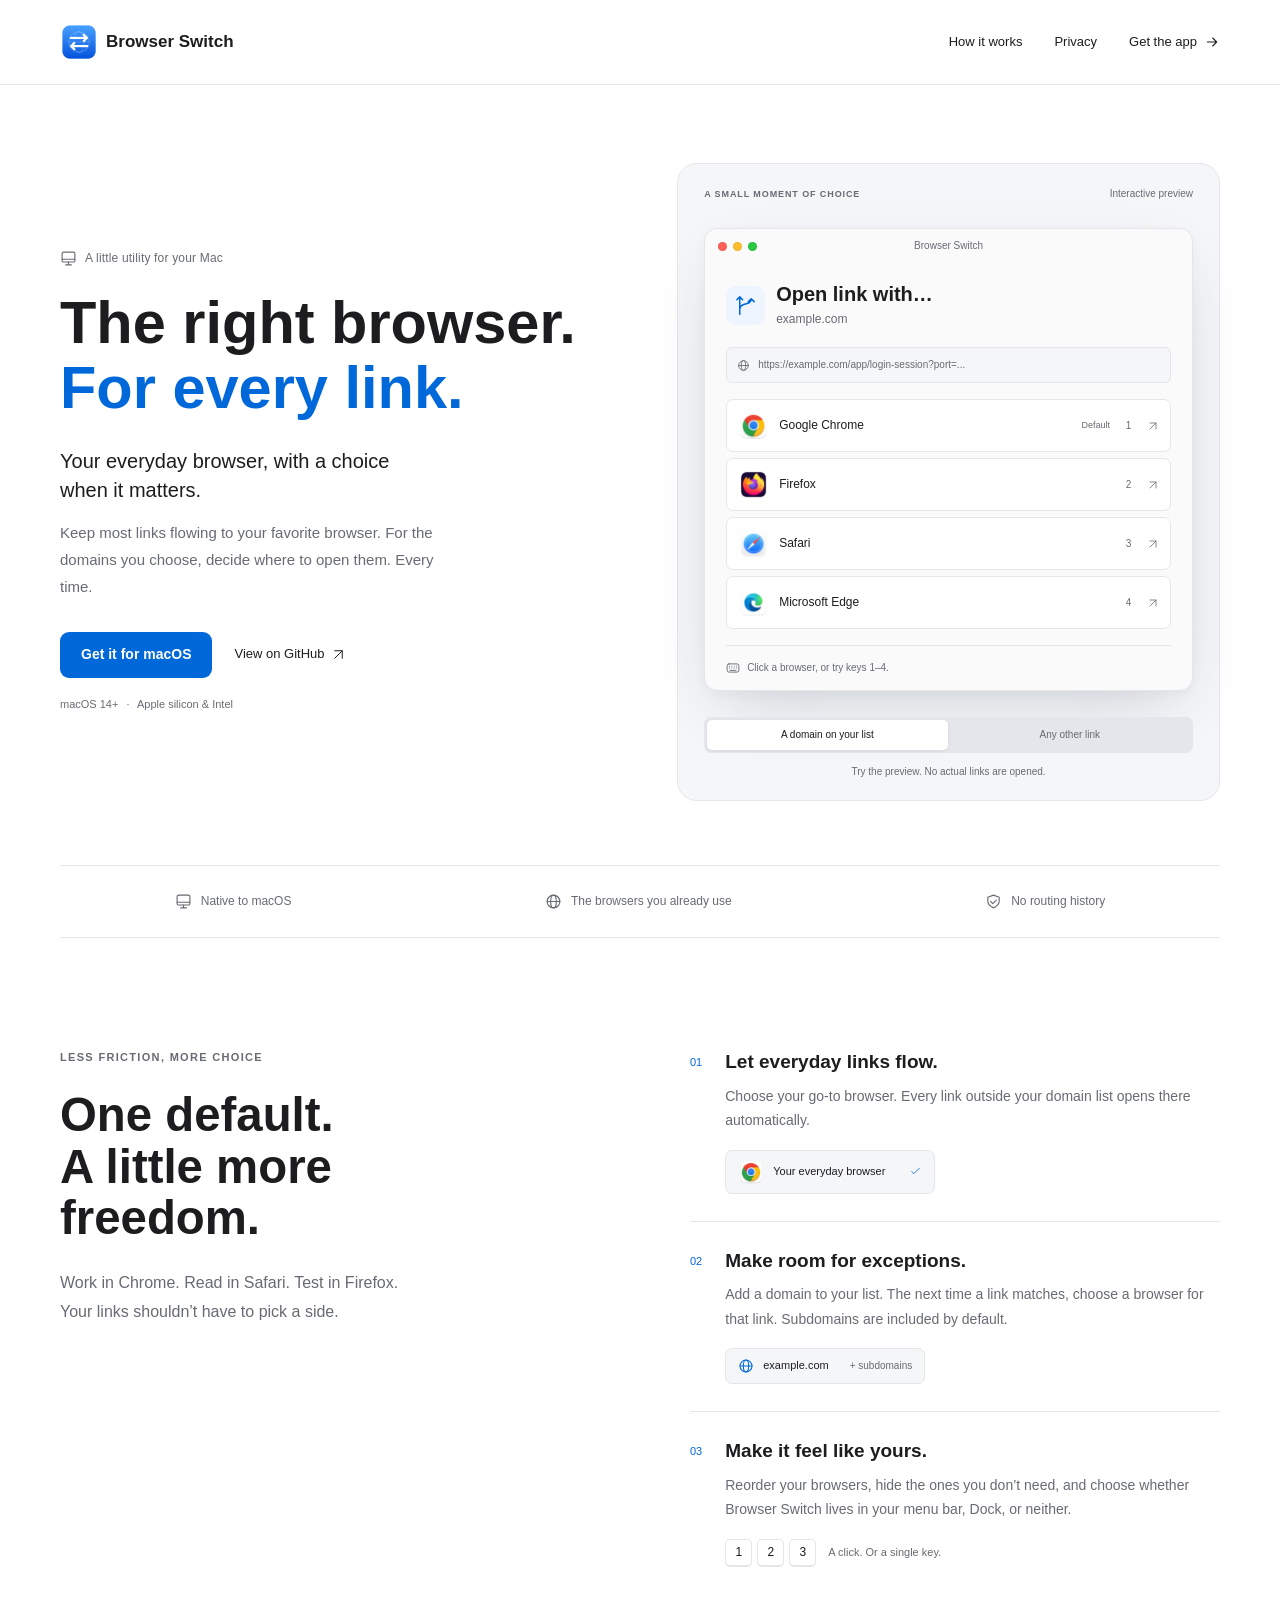
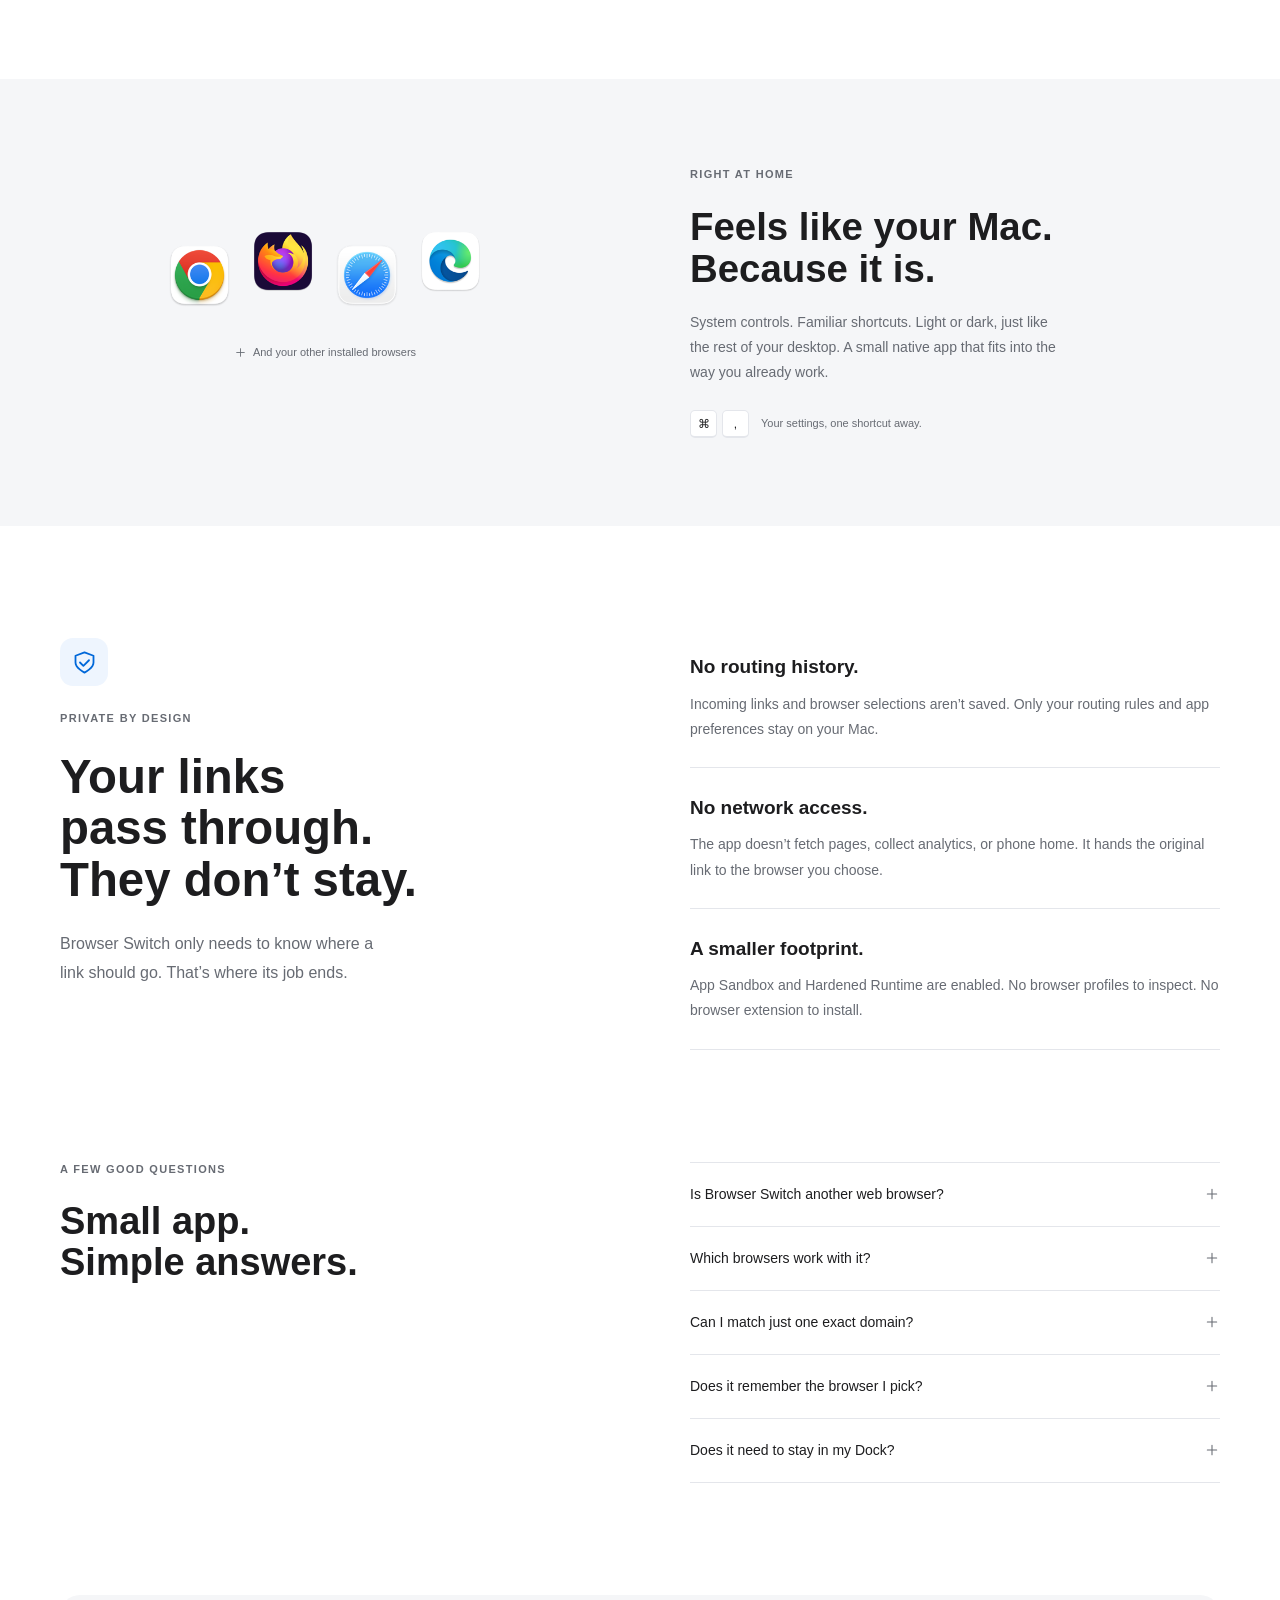
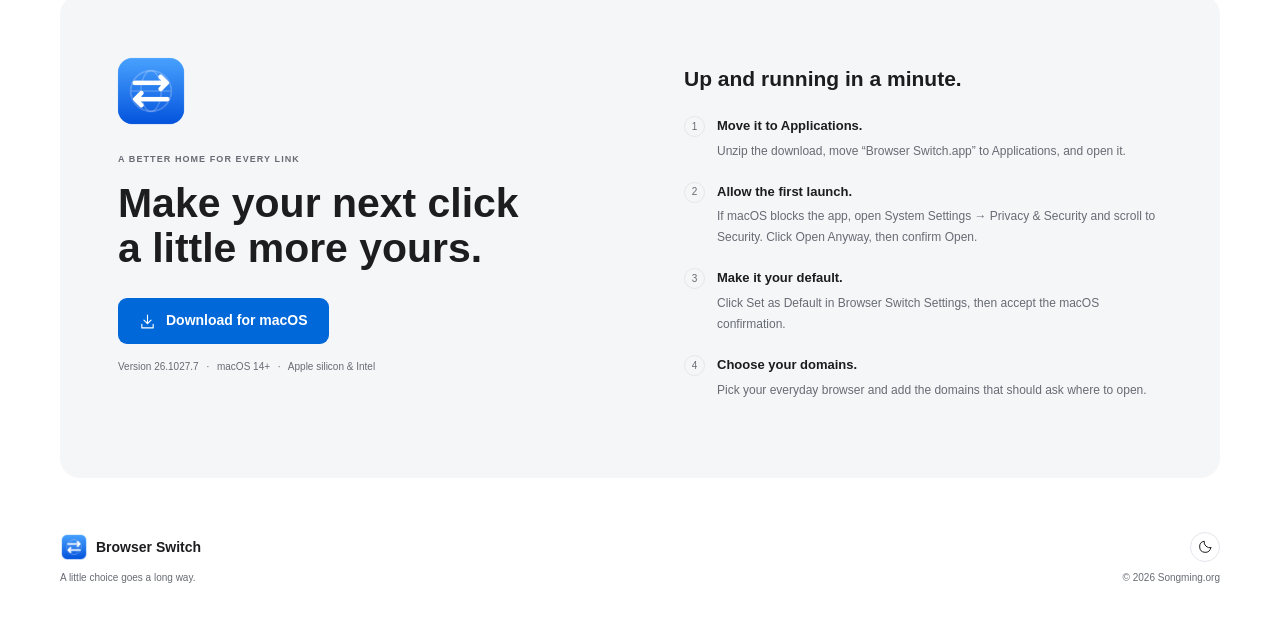
==== commit 3dd024ab: "Release 26.1027.7" ====
--- a/web/index.html
+++ b/web/index.html
@@ -7,6 +7,7 @@
   <meta name="description" content="Your everyday browser, with a choice when it matters. Browser Switch is a private, native macOS app that sends each link to the browser you want.">
   <meta http-equiv="Content-Security-Policy" content="default-src 'none'; script-src 'self'; style-src 'self'; img-src 'self'; base-uri 'none'; form-action 'none'">
   <meta name="referrer" content="no-referrer">
+  <script src="./redirect.js"></script>
   <meta property="og:type" content="website">
   <meta property="og:title" content="Browser Switch — The right browser for every link.">
   <meta property="og:description" content="Your everyday browser, with a choice when it matters. A small, private app for your Mac.">
@@ -135,7 +136,7 @@
     </section>
 
     <section class="get-started wrap" id="get-started" aria-labelledby="get-started-title">
-      <div class="download-heading"><img src="./assets/browser-switch.png" width="76" height="76" alt="" loading="lazy"><p class="eyebrow">A BETTER HOME FOR EVERY LINK</p><h2 id="get-started-title">Make your next click<br>a little more yours.</h2><a class="button button-primary" href="https://github.com/sd800/browser-switch/releases/download/26.1025.6/Browser-Switch-26.1025.6.zip"><svg class="icon"><use href="#download"/></svg> Download for macOS</a><p class="download-meta">Version 26.1025.6 <span>·</span> macOS 14+ <span>·</span> Apple silicon &amp; Intel</p></div>
+      <div class="download-heading"><img src="./assets/browser-switch.png" width="76" height="76" alt="" loading="lazy"><p class="eyebrow">A BETTER HOME FOR EVERY LINK</p><h2 id="get-started-title">Make your next click<br>a little more yours.</h2><a class="button button-primary" href="https://github.com/sd800/browser-switch/releases/download/26.1027.7/Browser-Switch-26.1027.7.zip"><svg class="icon"><use href="#download"/></svg> Download for macOS</a><p class="download-meta">Version 26.1027.7 <span>·</span> macOS 14+ <span>·</span> Apple silicon &amp; Intel</p></div>
       <div class="installation" id="installation">
         <h3>Up and running in a minute.</h3>
         <ol>
